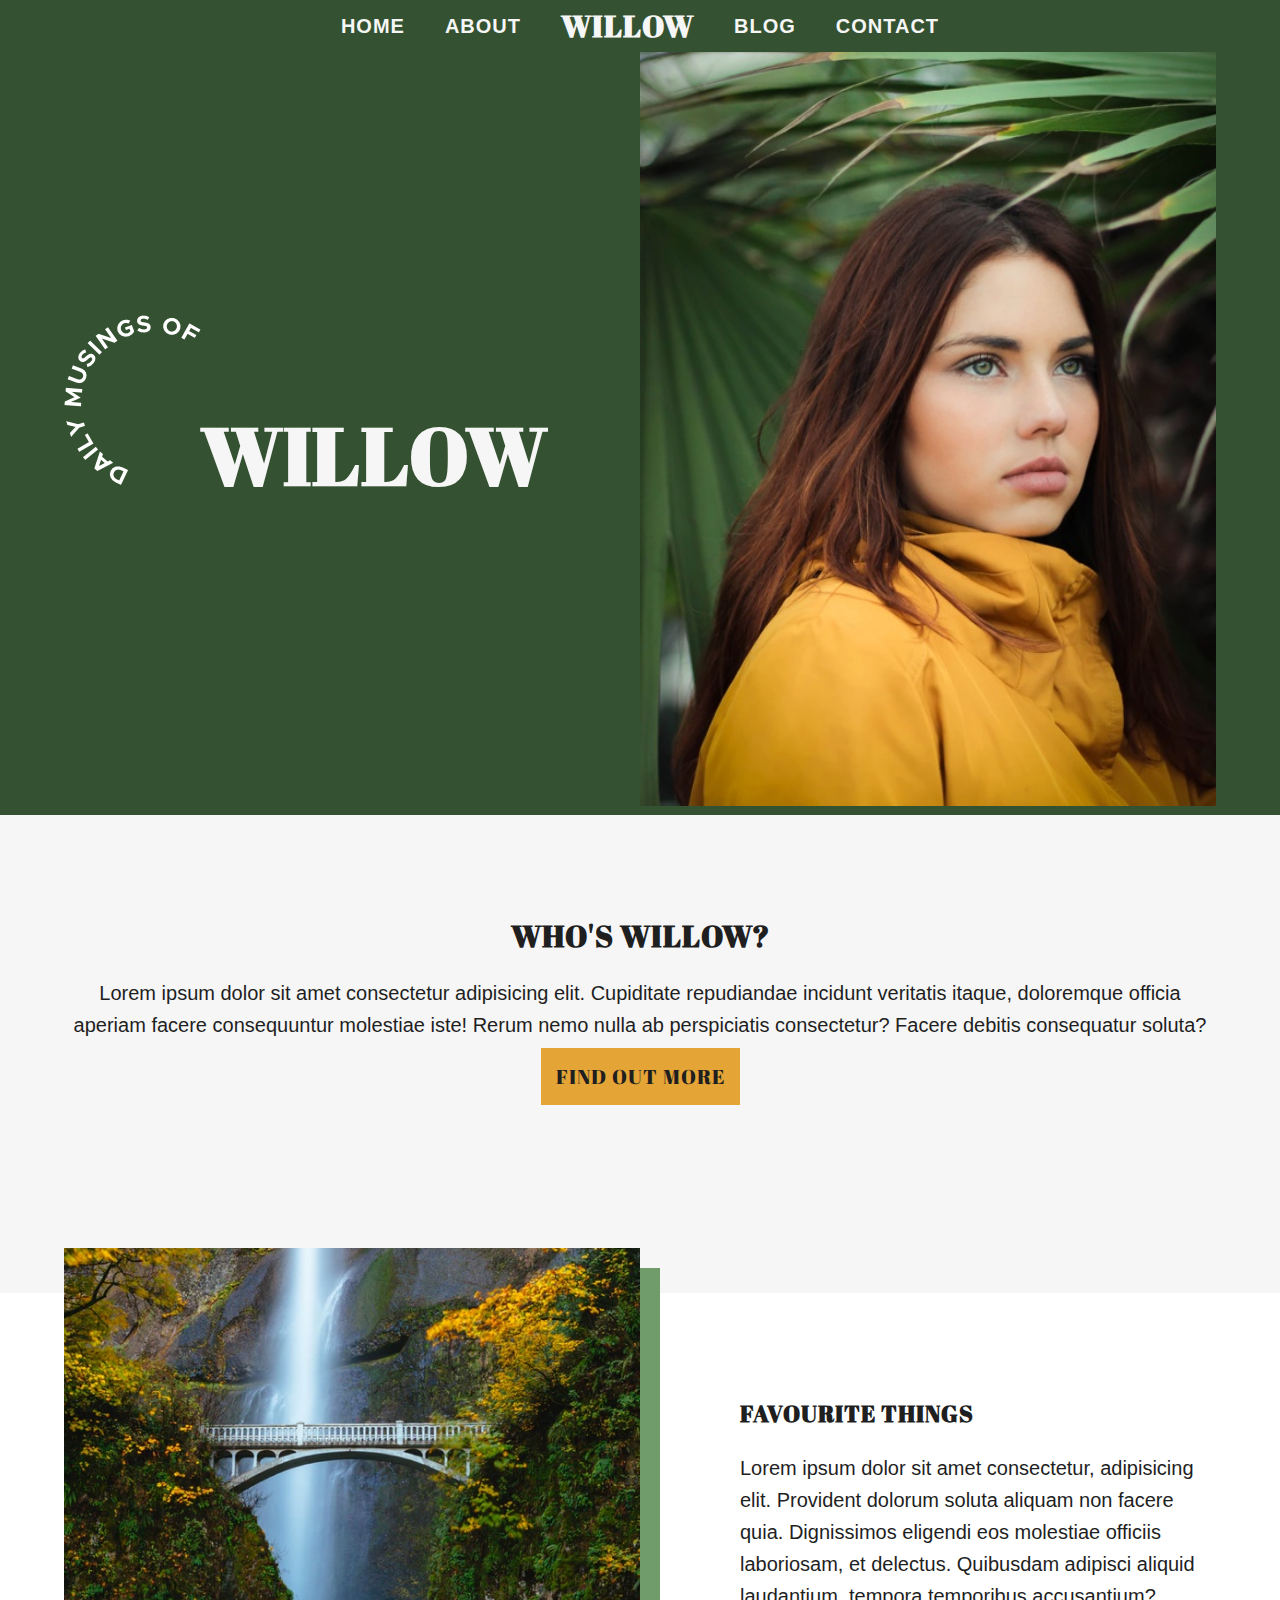
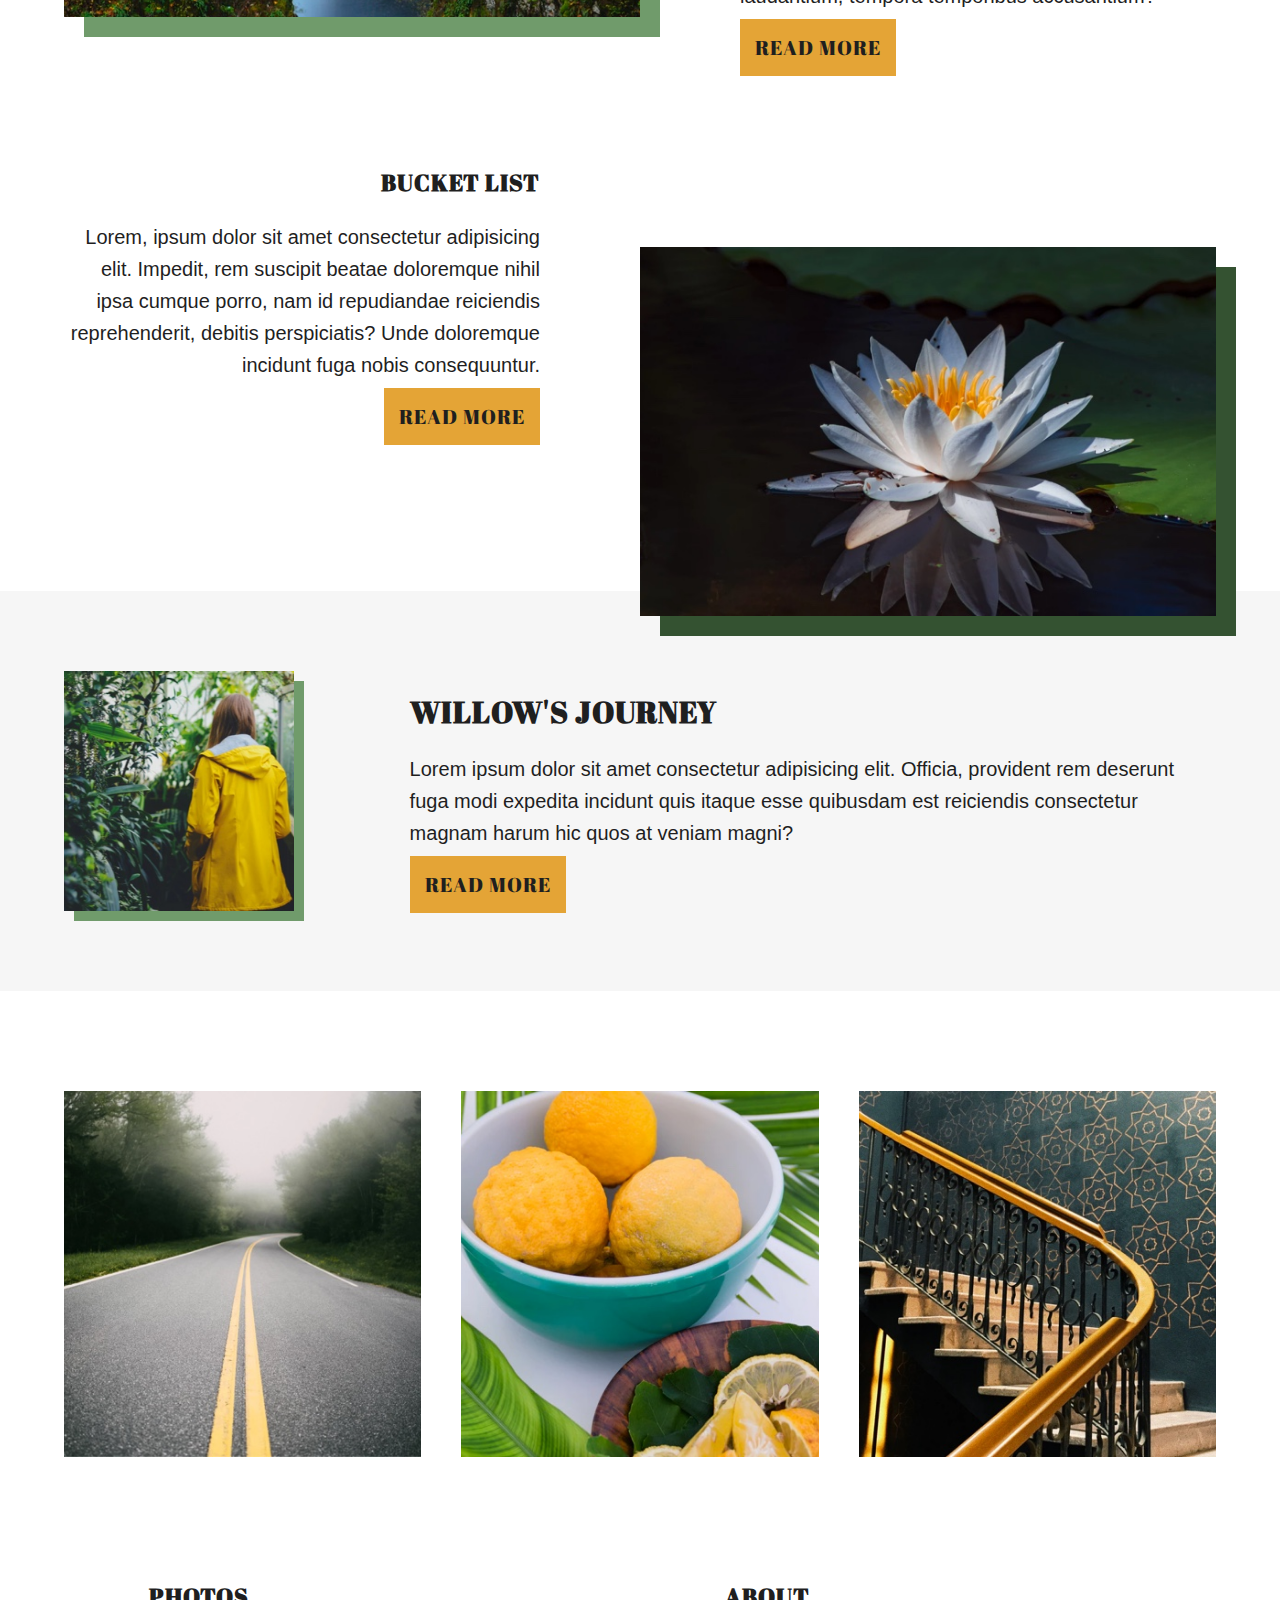
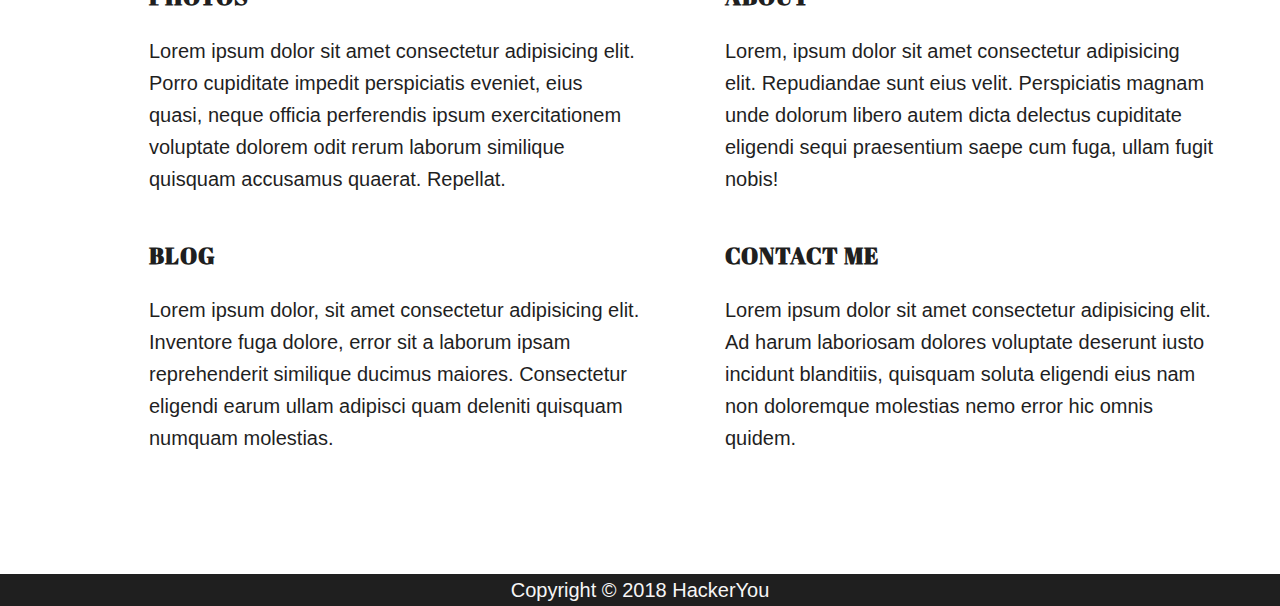
==== index.html @ 7e91057b "added and connected nav between pages" ====
<!DOCTYPE html>
<html lang="en">
<head>
	<meta charset="UTF-8">
	<meta http-equiv="X-UA-Compatible" content="IE=edge">
	<meta name="viewport" content="width=device-width, initial-scale=1.0">
	<link rel="preconnect" href="https://fonts.googleapis.com">
	<link rel="preconnect" href="https://fonts.gstatic.com" crossorigin>
	<link href="https://fonts.googleapis.com/css2?family=Abril+Fatface&family=Montserrat:wght@400;700&display=swap"
		rel="stylesheet">
	<link rel="stylesheet" href="./styles/styles.css">
	<title>Willow</title>
</head>
<body>
	<nav class="menu">
		<ul>
			<li><a href="#">home</a></li>
			<li><a href="#about">about</a></li>
			<li>
				<h2>willow</h2>
			</li>
			<li><a href="./blog.html">blog</a></li>
			<li><a href="./contact.html">contact</a></li>
		</ul>
	</nav>
	<header>
		<div class="wrapper">
			<h1>willow</h1>
			<div>
				<img src="./assets/home-image-1.jpg" alt="willow in a yellow outdoors jacket in the wild">
			</div>
		</div>
	</header>
	<main>
		<section class="about" id="about">
			<div class="wrapper">
				<h2>who's willow?</h2>
				<p>Lorem ipsum dolor sit amet consectetur adipisicing elit. Cupiditate repudiandae incidunt veritatis itaque, doloremque officia aperiam facere consequuntur molestiae iste! Rerum nemo nulla ab perspiciatis consectetur? Facere debitis consequatur soluta?</p>
				<a href="#" class="button">find out more</a>
			</div>
		</section>
		<section class="bucket-list">
			<div class="wrapper">
				<div class="bucket-list-box1">
					<img src="./assets/home-image-2.jpg" alt="bridge connecting two cliffs with waterfall behind the bridge">
				</div>
				<div class="bucket-list-box2">
					<h3>favourite things</h3>
					<p>Lorem ipsum dolor sit amet consectetur, adipisicing elit. Provident dolorum soluta aliquam non facere quia. Dignissimos eligendi eos molestiae officiis laboriosam, et delectus. Quibusdam adipisci aliquid laudantium, tempora temporibus accusantium?</p>
					<a href="#" class="button">read more</a>
				</div>
				<div class="bucket-list-box3">
					<img src="./assets/home-image-3.jpg" alt="white flower floating on still water">
				</div>
				<div class="bucket-list-box4">
					<h3>bucket list</h3>
					<p>Lorem, ipsum dolor sit amet consectetur adipisicing elit. Impedit, rem suscipit beatae doloremque nihil ipsa cumque porro, nam id repudiandae reiciendis reprehenderit, debitis perspiciatis? Unde doloremque incidunt fuga nobis consequuntur.</p>
					<a href="#" class="button">read more</a>
				</div>
			</div>
		</section>
		<section class="journey">
			<div class="wrapper">
				<div class="journey-box1">
					<img src="./assets/home-image-4.jpg" alt="Willow walking through garden">
				</div>
				<div class="journey-box2">
					<h2>Willow's Journey</h2>
					<p>Lorem ipsum dolor sit amet consectetur adipisicing elit. Officia, provident rem deserunt fuga modi expedita incidunt quis itaque esse quibusdam est reiciendis consectetur magnam harum hic quos at veniam magni?</p>
					<a href="#" class="button">read more</a>
				</div>
			</div>
		</section>
		<div class="banner"></div>
		<section class="gallery">
			<div class="wrapper">
				<ul>
					<li><img src="./assets/home-image-6.jpg" alt="single lane rural road"></li>
					<li><img src="./assets/home-image-7.jpg" alt="bowl of 3 orange fruit and plate with sliced lemons"></li>
					<li><img src="./assets/home-image-8.jpg" alt="extravagant staircase"></li>
				</ul>
			</div>
		</section>
	</main>
	<footer>
		<div class="wrapper">
			<div>
				<h3>photos</h3>
				<p>Lorem ipsum dolor sit amet consectetur adipisicing elit. Porro cupiditate impedit perspiciatis eveniet, eius quasi, neque officia perferendis ipsum exercitationem voluptate dolorem odit rerum laborum similique quisquam accusamus quaerat. Repellat.</p>
			</div>
			<div>
				<h3>about</h3>
				<p>Lorem, ipsum dolor sit amet consectetur adipisicing elit. Repudiandae sunt eius velit. Perspiciatis magnam unde dolorum libero autem dicta delectus cupiditate eligendi sequi praesentium saepe cum fuga, ullam fugit nobis!</p>
			</div>
			<div>
				<h3>blog</h3>
				<p>Lorem ipsum dolor, sit amet consectetur adipisicing elit. Inventore fuga dolore, error sit a laborum ipsam reprehenderit similique ducimus maiores. Consectetur eligendi earum ullam adipisci quam deleniti quisquam numquam molestias.</p>
			</div>
			<div>
				<h3>contact me</h3>
				<p>Lorem ipsum dolor sit amet consectetur adipisicing elit. Ad harum laboriosam dolores voluptate deserunt iusto incidunt blanditiis, quisquam soluta eligendi eius nam non doloremque molestias nemo error hic omnis quidem.</p>
			</div>
		</div>
		<p class="copyright">Copyright © 2018 HackerYou</p>
	</footer>
</body>
</html>
---- styles/styles.css ----
html {
  line-height: 1.15;
  -ms-text-size-adjust: 100%;
  -webkit-text-size-adjust: 100%;
}

body {
  margin: 0;
}

article, aside, footer, header, nav, section {
  display: block;
}

h1 {
  font-size: 2em;
  margin: 0.67em 0;
}

figcaption, figure, main {
  display: block;
}

figure {
  margin: 1em 40px;
}

hr {
  -webkit-box-sizing: content-box;
          box-sizing: content-box;
  height: 0;
  overflow: visible;
}

pre {
  font-family: monospace, monospace;
  font-size: 1em;
}

a {
  background-color: transparent;
  -webkit-text-decoration-skip: objects;
}

abbr[title] {
  border-bottom: none;
  text-decoration: underline;
  -webkit-text-decoration: underline dotted;
          text-decoration: underline dotted;
}

b, strong {
  font-weight: inherit;
}

b, strong {
  font-weight: bolder;
}

code, kbd, samp {
  font-family: monospace, monospace;
  font-size: 1em;
}

dfn {
  font-style: italic;
}

mark {
  background-color: #ff0;
  color: #000;
}

small {
  font-size: 80%;
}

sub, sup {
  font-size: 75%;
  line-height: 0;
  position: relative;
  vertical-align: baseline;
}

sub {
  bottom: -0.25em;
}

sup {
  top: -0.5em;
}

audio, video {
  display: inline-block;
}

audio:not([controls]) {
  display: none;
  height: 0;
}

img {
  border-style: none;
}

svg:not(:root) {
  overflow: hidden;
}

button, input, optgroup, select, textarea {
  font-family: sans-serif;
  font-size: 100%;
  line-height: 1.15;
  margin: 0;
}

button, input {
  overflow: visible;
}

button, select {
  text-transform: none;
}

button, html [type=button], [type=reset], [type=submit] {
  -webkit-appearance: button;
}

button::-moz-focus-inner, [type=button]::-moz-focus-inner, [type=reset]::-moz-focus-inner, [type=submit]::-moz-focus-inner {
  border-style: none;
  padding: 0;
}

button:-moz-focusring, [type=button]:-moz-focusring, [type=reset]:-moz-focusring, [type=submit]:-moz-focusring {
  outline: 1px dotted ButtonText;
}

fieldset {
  padding: 0.35em 0.75em 0.625em;
}

legend {
  -webkit-box-sizing: border-box;
          box-sizing: border-box;
  color: inherit;
  display: table;
  max-width: 100%;
  padding: 0;
  white-space: normal;
}

progress {
  display: inline-block;
  vertical-align: baseline;
}

textarea {
  overflow: auto;
}

[type=checkbox], [type=radio] {
  -webkit-box-sizing: border-box;
          box-sizing: border-box;
  padding: 0;
}

[type=number]::-webkit-inner-spin-button, [type=number]::-webkit-outer-spin-button {
  height: auto;
}

[type=search] {
  -webkit-appearance: textfield;
  outline-offset: -2px;
}

[type=search]::-webkit-search-cancel-button, [type=search]::-webkit-search-decoration {
  -webkit-appearance: none;
}

::-webkit-file-upload-button {
  -webkit-appearance: button;
  font: inherit;
}

details, menu {
  display: block;
}

summary {
  display: list-item;
}

canvas {
  display: inline-block;
}

template {
  display: none;
}

[hidden] {
  display: none;
}

html {
  -webkit-box-sizing: border-box;
          box-sizing: border-box;
}

*, *:before, *:after {
  -webkit-box-sizing: inherit;
          box-sizing: inherit;
}

.sr-only {
  position: absolute;
  width: 1px;
  height: 1px;
  margin: -1px;
  border: 0;
  padding: 0;
  white-space: nowrap;
  -webkit-clip-path: inset(100%);
          clip-path: inset(100%);
  clip: rect(0 0 0 0);
  overflow: hidden;
}

html {
  font-family: "Monstserrat", sans-serif;
  font-size: 20px;
  text-align: left;
  line-height: 32px;
  letter-spacing: 1px;
  text-transform: uppercase;
  color: #1f1f1f;
}

p {
  letter-spacing: 0px;
  text-transform: none;
}

h1 {
  font-family: "Abril Fatface", cursive;
  font-size: 80px;
  text-align: left;
  line-height: 92px;
  color: #f6f6f6;
}

h2 {
  font-family: "Abril Fatface", cursive;
  font-size: left;
  text-align: 42px;
}

h3 {
  font-family: "Abril Fatface", cursive;
  font-size: left;
  text-align: 32px;
}

h4 {
  font-family: "Abril Fatface", cursive;
  font-size: left;
  text-align: 24px;
}

a {
  text-decoration: none;
  color: inherit;
}

.menu {
  color: #f6f6f6;
}
.menu a {
  font-family: "Monstserrat", sans-serif;
  font-size: 20px;
  text-align: right;
  line-height: 29px;
  font-weight: 700;
}
.menu a:hover {
  color: #e4a436;
}

.button {
  font-family: "Abril Fatface", cursive;
  font-size: 20px;
  text-align: center;
}

ul {
  list-style: none;
}

img {
  width: 100%;
  height: 100%;
  -o-object-fit: cover;
     object-fit: cover;
}

.wrapper {
  margin: 0 auto;
  width: 90%;
  max-width: 1200px;
}

.button {
  background-color: #e4a436;
  padding: 15px;
}

nav {
  background-color: #345231;
  width: 100%;
  position: fixed;
  top: 0;
}
nav ul {
  display: -webkit-box;
  display: -ms-flexbox;
  display: flex;
  -webkit-box-pack: center;
      -ms-flex-pack: center;
          justify-content: center;
  -webkit-box-align: center;
      -ms-flex-align: center;
          align-items: center;
  padding: 10px 0;
  margin: 0;
}
nav ul li {
  padding: 0 20px;
}
nav ul h2 {
  margin: 0;
}

header {
  background-color: #345231;
}
header .wrapper {
  display: -webkit-box;
  display: -ms-flexbox;
  display: flex;
  -webkit-box-align: center;
      -ms-flex-align: center;
          align-items: center;
}
header .wrapper h1,
header .wrapper div {
  -ms-flex-preferred-size: 50%;
      flex-basis: 50%;
}
header .wrapper h1::before {
  content: url(./../../../assets/circle-text.png);
  position: relative;
  right: 0;
}

section {
  padding: 80px 0;
}

.about {
  background-color: #f6f6f6;
  text-align: center;
  padding-bottom: 200px;
}

.bucket-list .wrapper {
  display: -webkit-box;
  display: -ms-flexbox;
  display: flex;
  -ms-flex-wrap: wrap;
      flex-wrap: wrap;
  -webkit-box-pack: justify;
      -ms-flex-pack: justify;
          justify-content: space-between;
}
.bucket-list .wrapper div {
  -ms-flex-preferred-size: 50%;
      flex-basis: 50%;
}
.bucket-list .wrapper .bucket-list-box1 img {
  position: relative;
  top: -125px;
  -webkit-box-shadow: 20px 20px #709b6b;
          box-shadow: 20px 20px #709b6b;
}
.bucket-list .wrapper .bucket-list-box2 {
  padding-left: 100px;
}
.bucket-list .wrapper .bucket-list-box3 {
  -webkit-box-ordinal-group: 2;
      -ms-flex-order: 1;
          order: 1;
}
.bucket-list .wrapper .bucket-list-box3 img {
  position: relative;
  top: 105px;
  -webkit-box-shadow: 20px 20px #345231;
          box-shadow: 20px 20px #345231;
}
.bucket-list .wrapper .bucket-list-box4 {
  text-align: right;
  padding-right: 100px;
}

.journey {
  background-color: #f6f6f6;
}
.journey .wrapper {
  display: -webkit-box;
  display: -ms-flexbox;
  display: flex;
  -webkit-box-pack: justify;
      -ms-flex-pack: justify;
          justify-content: space-between;
}
.journey .wrapper .journey-box1 {
  -ms-flex-preferred-size: 20%;
      flex-basis: 20%;
}
.journey .wrapper .journey-box2 {
  -ms-flex-preferred-size: 70%;
      flex-basis: 70%;
}
.journey .wrapper img {
  -webkit-box-shadow: 10px 10px #709b6b;
          box-shadow: 10px 10px #709b6b;
}

.banner {
  background-image: url(./../../../assets/home-image-5.jpg);
  width: 100%;
}

.gallery ul {
  display: -webkit-box;
  display: -ms-flexbox;
  display: flex;
  -webkit-box-pack: justify;
      -ms-flex-pack: justify;
          justify-content: space-between;
  padding: 0;
}
.gallery ul li {
  -ms-flex-preferred-size: 31%;
      flex-basis: 31%;
}

footer .wrapper {
  display: -webkit-box;
  display: -ms-flexbox;
  display: flex;
  -ms-flex-wrap: wrap;
      flex-wrap: wrap;
}
footer .wrapper div {
  -ms-flex-preferred-size: 50%;
      flex-basis: 50%;
  padding-left: 85px;
}
footer .copyright {
  background-color: #1f1f1f;
  color: #f6f6f6;
  text-align: center;
  margin: 100px 0 0 0;
}
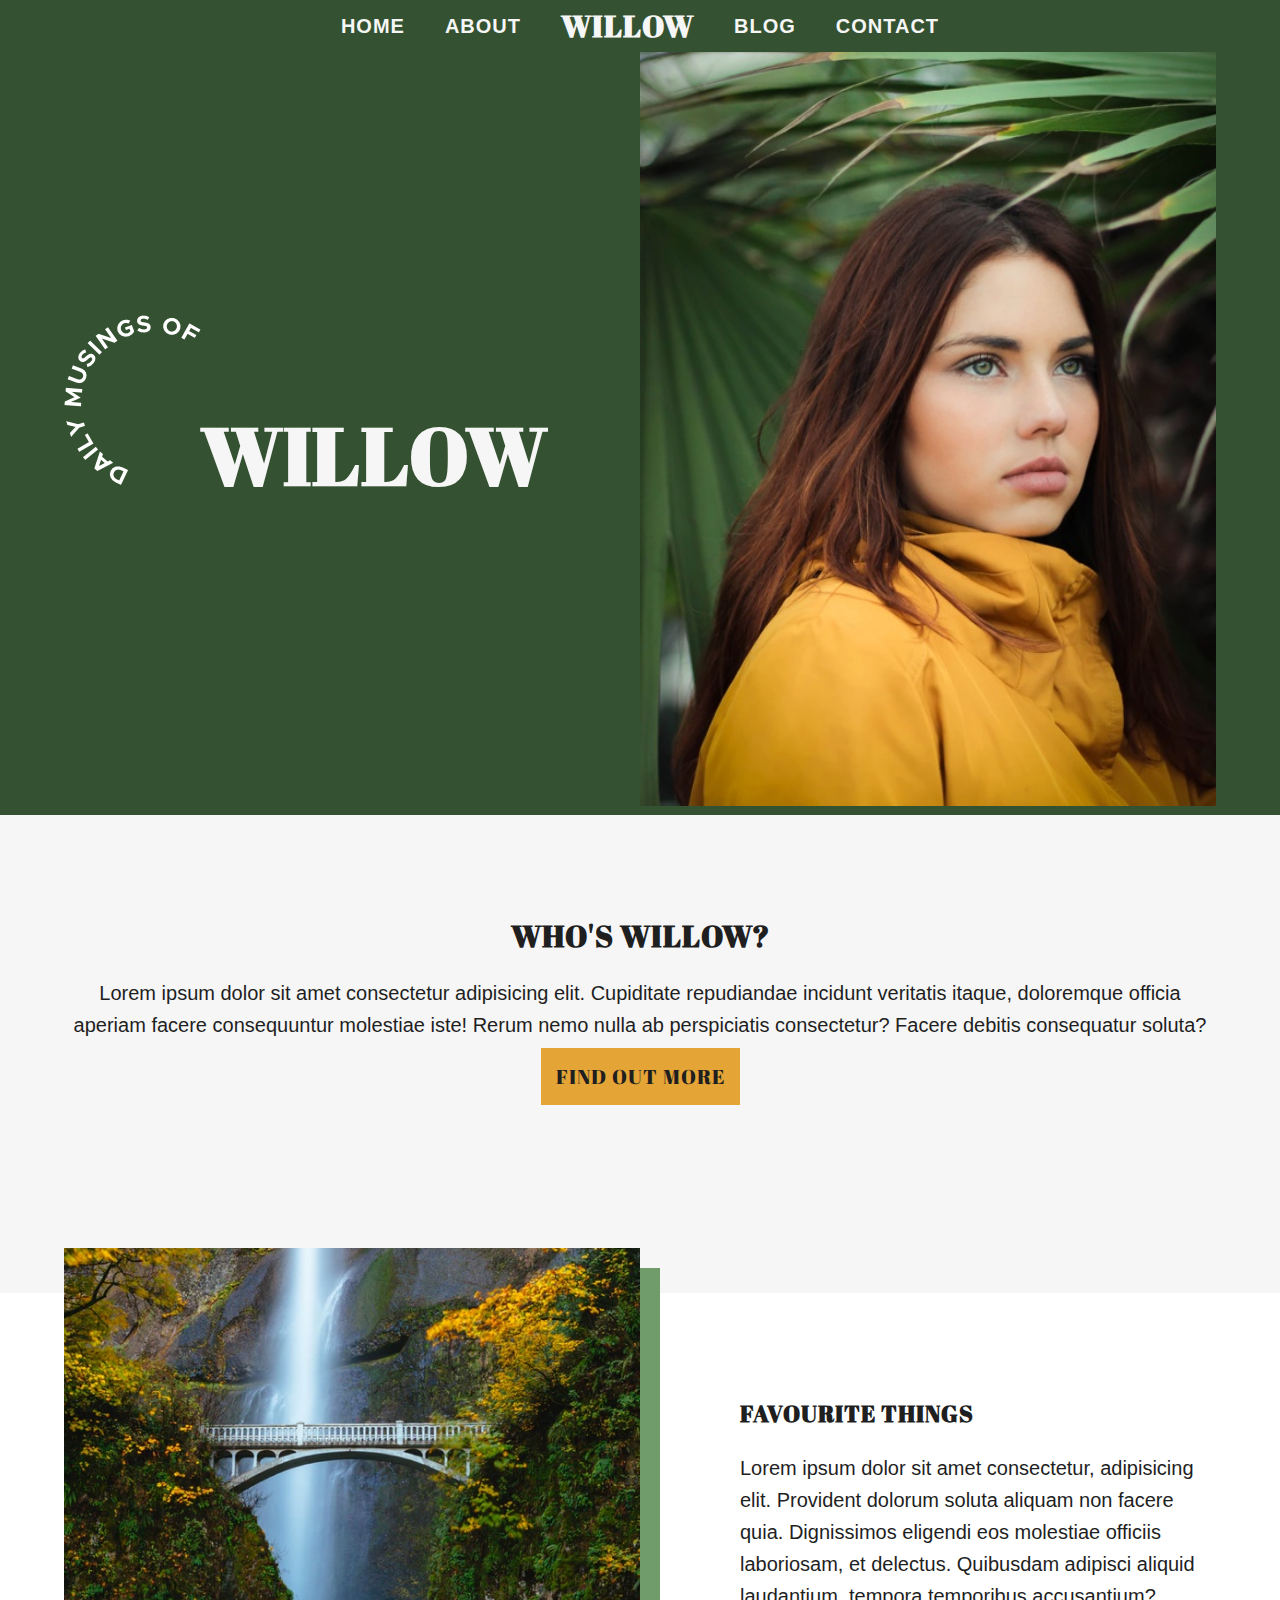
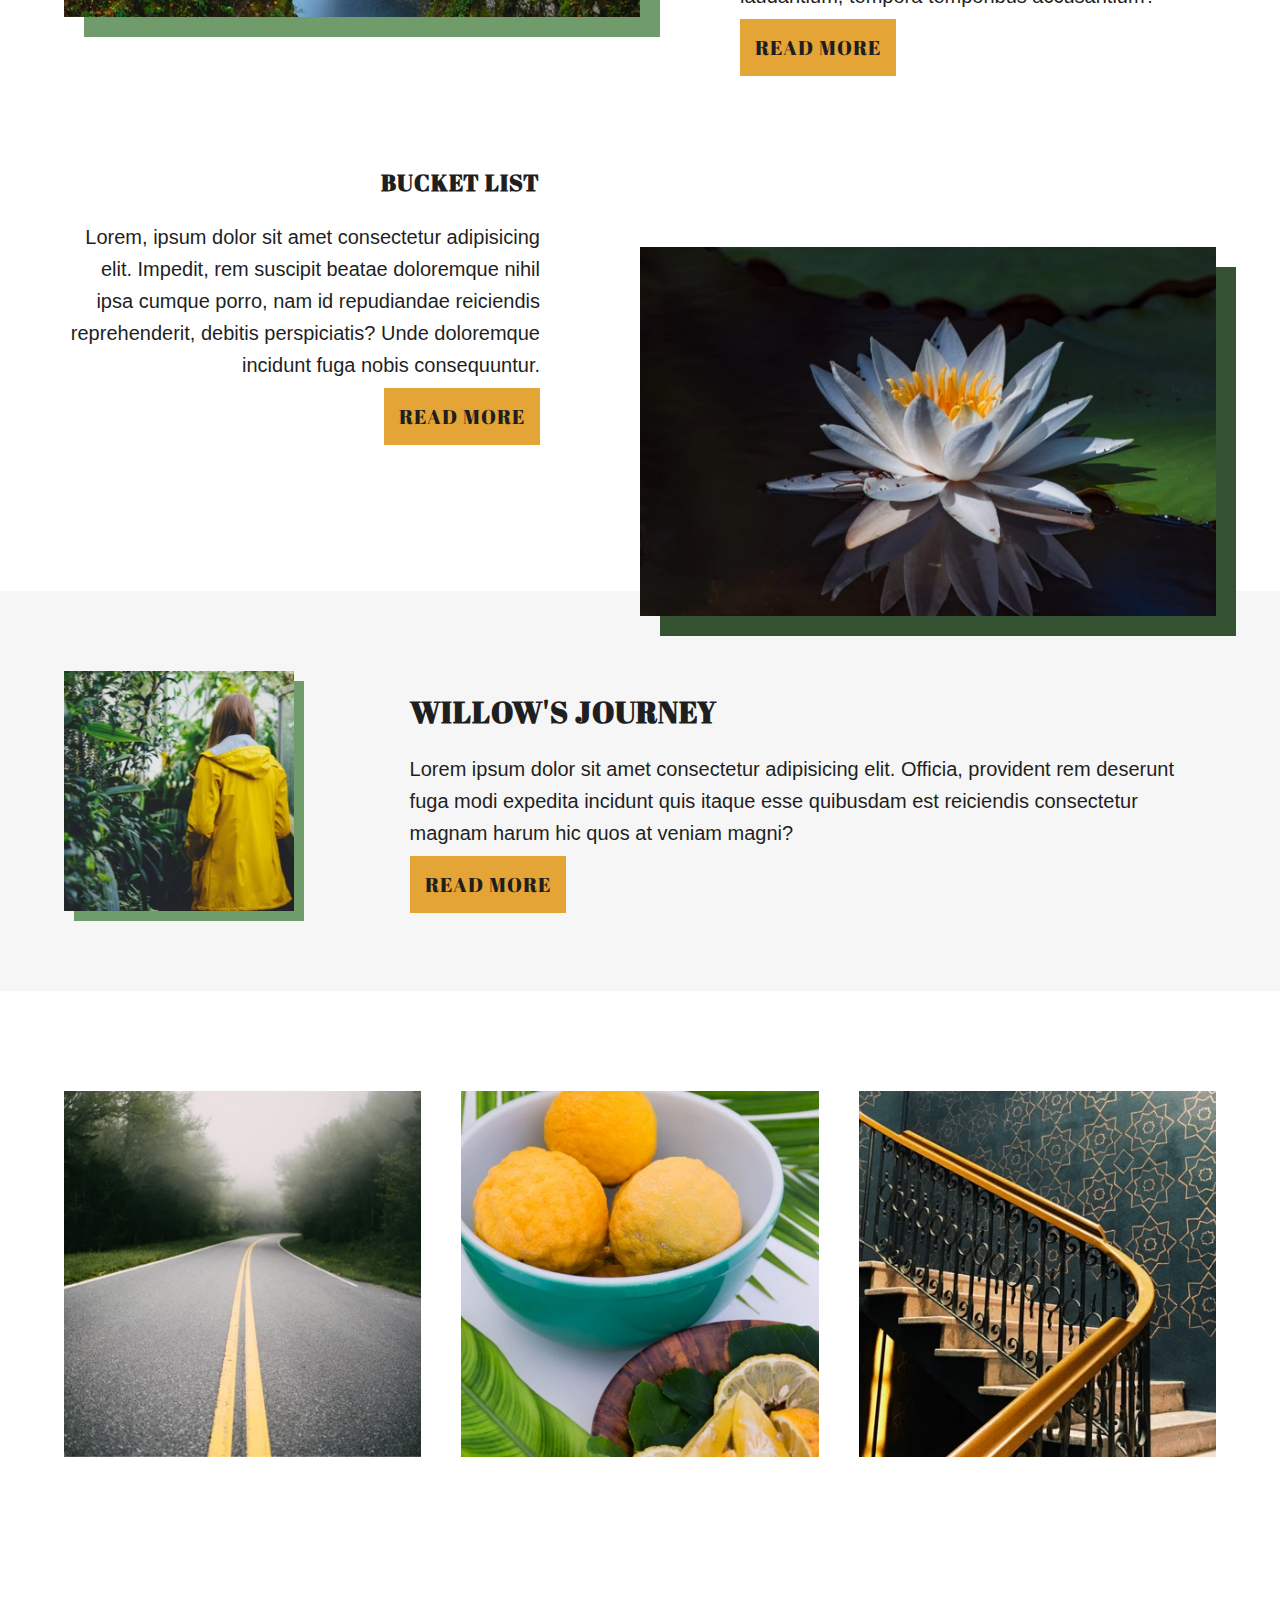
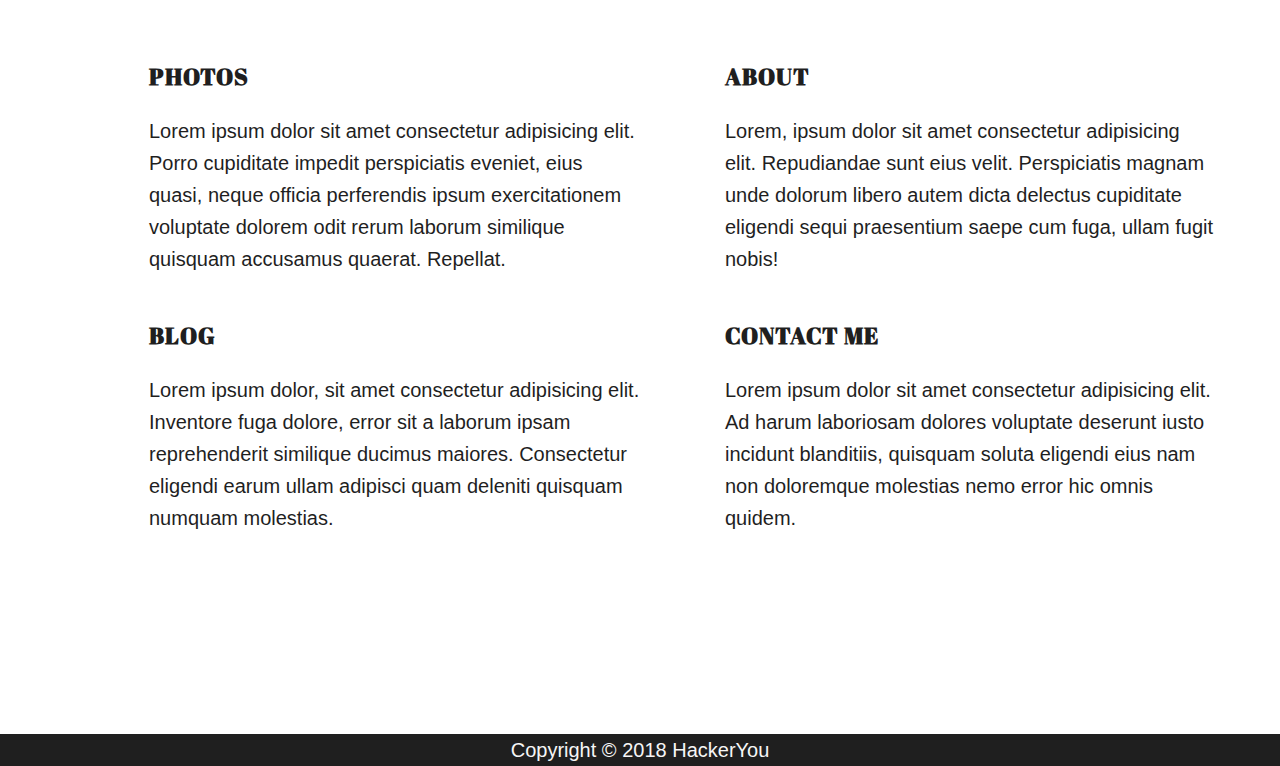
==== commit 9f7262e4: "added semantic elements to the blog page" ====
--- a/index.html
+++ b/index.html
@@ -81,26 +81,36 @@
 				</ul>
 			</div>
 		</section>
+		<section class="navigation">
+			<div class="wrapper">
+				<div>
+					<h3>photos</h3>
+					<p>Lorem ipsum dolor sit amet consectetur adipisicing elit. Porro cupiditate impedit perspiciatis eveniet, eius
+						quasi, neque officia perferendis ipsum exercitationem voluptate dolorem odit rerum laborum similique
+						quisquam accusamus quaerat. Repellat.</p>
+				</div>
+				<div>
+					<h3>about</h3>
+					<p>Lorem, ipsum dolor sit amet consectetur adipisicing elit. Repudiandae sunt eius velit. Perspiciatis magnam
+						unde dolorum libero autem dicta delectus cupiditate eligendi sequi praesentium saepe cum fuga, ullam fugit
+						nobis!</p>
+				</div>
+				<div>
+					<h3>blog</h3>
+					<p>Lorem ipsum dolor, sit amet consectetur adipisicing elit. Inventore fuga dolore, error sit a laborum ipsam
+						reprehenderit similique ducimus maiores. Consectetur eligendi earum ullam adipisci quam deleniti quisquam
+						numquam molestias.</p>
+				</div>
+				<div>
+					<h3>contact me</h3>
+					<p>Lorem ipsum dolor sit amet consectetur adipisicing elit. Ad harum laboriosam dolores voluptate deserunt iusto
+						incidunt blanditiis, quisquam soluta eligendi eius nam non doloremque molestias nemo error hic omnis quidem.
+					</p>
+				</div>
+			</div>
+		</section>
 	</main>
 	<footer>
-		<div class="wrapper">
-			<div>
-				<h3>photos</h3>
-				<p>Lorem ipsum dolor sit amet consectetur adipisicing elit. Porro cupiditate impedit perspiciatis eveniet, eius quasi, neque officia perferendis ipsum exercitationem voluptate dolorem odit rerum laborum similique quisquam accusamus quaerat. Repellat.</p>
-			</div>
-			<div>
-				<h3>about</h3>
-				<p>Lorem, ipsum dolor sit amet consectetur adipisicing elit. Repudiandae sunt eius velit. Perspiciatis magnam unde dolorum libero autem dicta delectus cupiditate eligendi sequi praesentium saepe cum fuga, ullam fugit nobis!</p>
-			</div>
-			<div>
-				<h3>blog</h3>
-				<p>Lorem ipsum dolor, sit amet consectetur adipisicing elit. Inventore fuga dolore, error sit a laborum ipsam reprehenderit similique ducimus maiores. Consectetur eligendi earum ullam adipisci quam deleniti quisquam numquam molestias.</p>
-			</div>
-			<div>
-				<h3>contact me</h3>
-				<p>Lorem ipsum dolor sit amet consectetur adipisicing elit. Ad harum laboriosam dolores voluptate deserunt iusto incidunt blanditiis, quisquam soluta eligendi eius nam non doloremque molestias nemo error hic omnis quidem.</p>
-			</div>
-		</div>
 		<p class="copyright">Copyright © 2018 HackerYou</p>
 	</footer>
 </body>
--- a/styles/styles.css
+++ b/styles/styles.css
@@ -454,19 +454,20 @@
       flex-basis: 31%;
 }
 
-footer .wrapper {
+.navigation .wrapper {
   display: -webkit-box;
   display: -ms-flexbox;
   display: flex;
   -ms-flex-wrap: wrap;
       flex-wrap: wrap;
 }
-footer .wrapper div {
+.navigation .wrapper div {
   -ms-flex-preferred-size: 50%;
       flex-basis: 50%;
   padding-left: 85px;
 }
-footer .copyright {
+
+.copyright {
   background-color: #1f1f1f;
   color: #f6f6f6;
   text-align: center;
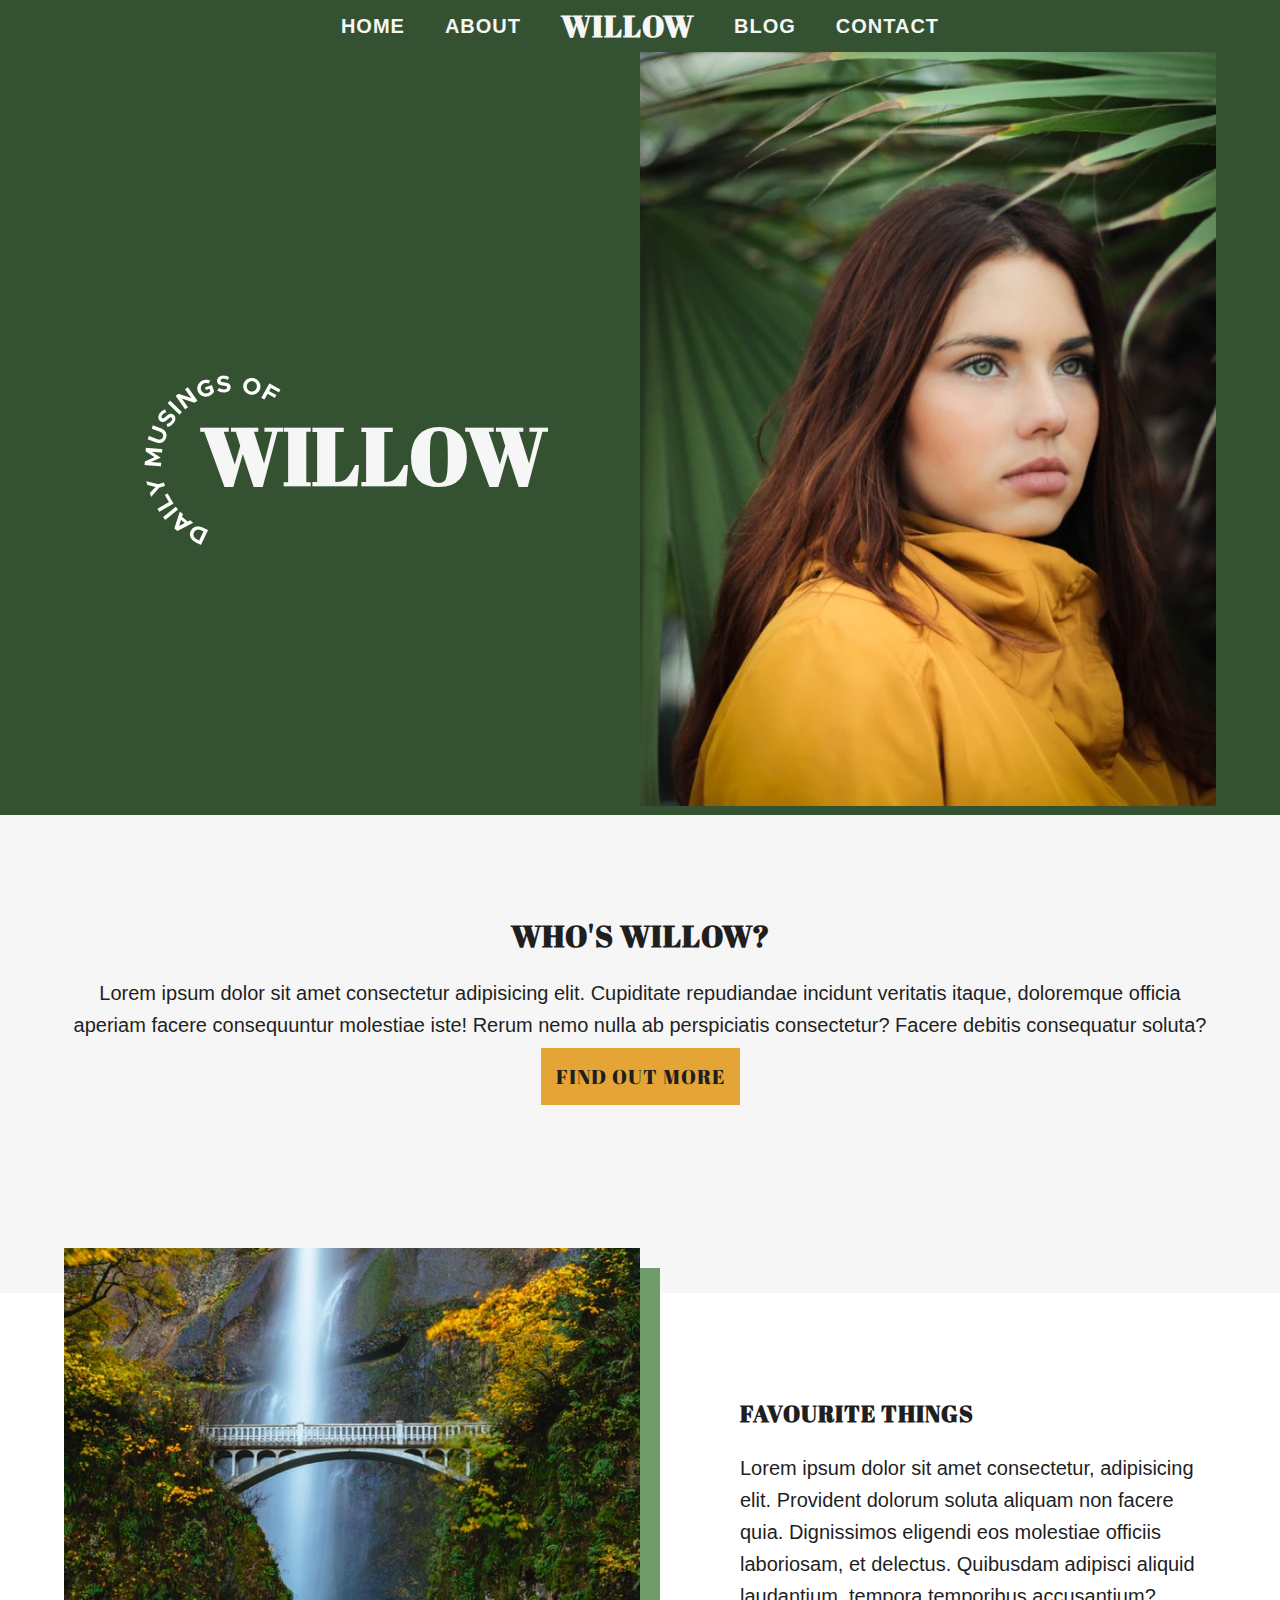
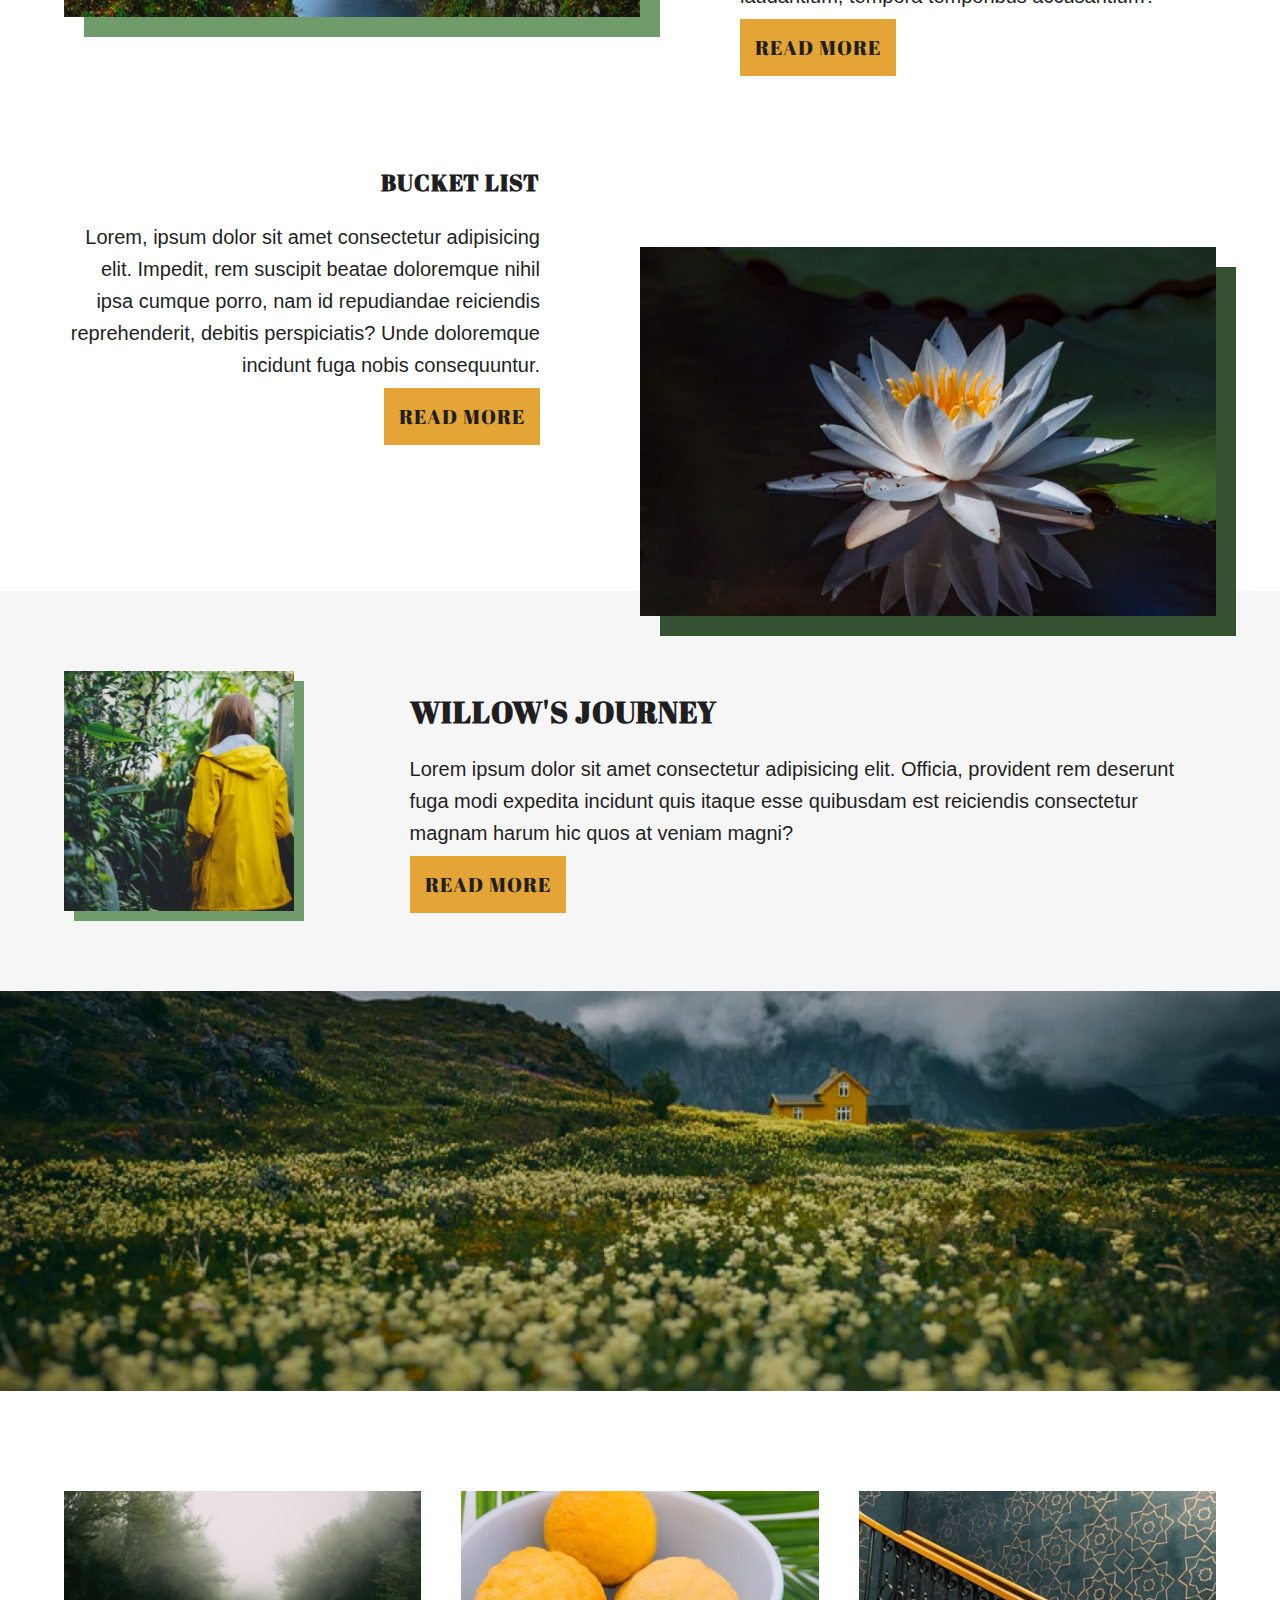
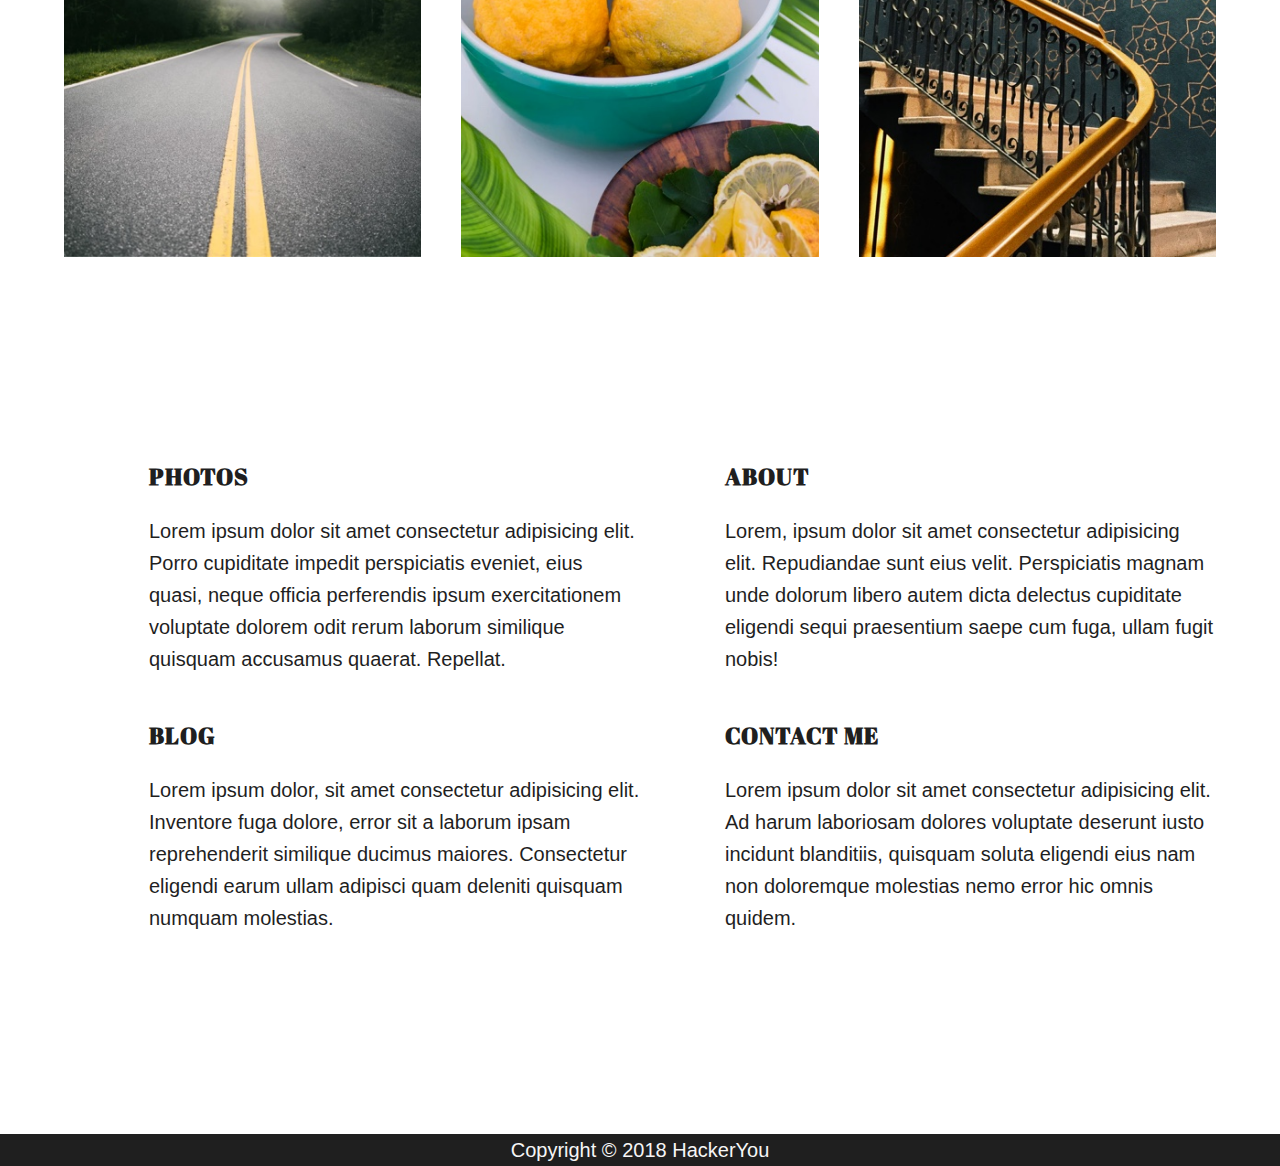
==== commit 7b2b1c00: "styled blog header" ====
--- a/index.html
+++ b/index.html
@@ -23,7 +23,7 @@
 			<li><a href="./contact.html">contact</a></li>
 		</ul>
 	</nav>
-	<header>
+	<header class="index-header">
 		<div class="wrapper">
 			<h1>willow</h1>
 			<div>
--- a/styles/styles.css
+++ b/styles/styles.css
@@ -292,6 +292,16 @@
   text-align: center;
 }
 
+.blog-link {
+  font-family: "Monstserrat", sans-serif;
+  font-size: 20px;
+  text-align: left;
+  line-height: 32px;
+  color: #709b6b;
+  text-transform: none;
+  font-weight: bold;
+}
+
 ul {
   list-style: none;
 }
@@ -340,10 +350,10 @@
   margin: 0;
 }
 
-header {
+.index-header {
   background-color: #345231;
 }
-header .wrapper {
+.index-header .wrapper {
   display: -webkit-box;
   display: -ms-flexbox;
   display: flex;
@@ -351,15 +361,16 @@
       -ms-flex-align: center;
           align-items: center;
 }
-header .wrapper h1,
-header .wrapper div {
+.index-header .wrapper h1,
+.index-header .wrapper div {
   -ms-flex-preferred-size: 50%;
       flex-basis: 50%;
 }
-header .wrapper h1::before {
-  content: url(./../../../assets/circle-text.png);
+.index-header .wrapper h1::before {
+  content: url(./../assets/circle-text.png);
   position: relative;
-  right: 0;
+  left: 80px;
+  top: 60px;
 }
 
 section {
@@ -436,8 +447,10 @@
 }
 
 .banner {
-  background-image: url(./../../../assets/home-image-5.jpg);
+  background-image: url(./../assets/home-image-5.jpg);
   width: 100%;
+  height: 400px;
+  background-size: cover;
 }
 
 .gallery ul {
@@ -472,4 +485,61 @@
   color: #f6f6f6;
   text-align: center;
   margin: 100px 0 0 0;
+}
+
+.blog-header {
+  background-image: url(./../assets/blog-image-1.jpg);
+  height: 65vh;
+}
+.blog-header .wrapper {
+  display: -webkit-box;
+  display: -ms-flexbox;
+  display: flex;
+  -webkit-box-align: end;
+      -ms-flex-align: end;
+          align-items: flex-end;
+  height: 100%;
+}
+.blog-header h1 {
+  margin: 0;
+  position: relative;
+  top: 16px;
+}
+
+.blog-sections {
+  background-color: #f6f6f6;
+  padding: 110px 0;
+}
+.blog-sections .wrapper {
+  display: -webkit-box;
+  display: -ms-flexbox;
+  display: flex;
+  -ms-flex-wrap: wrap;
+      flex-wrap: wrap;
+  -webkit-box-pack: justify;
+      -ms-flex-pack: justify;
+          justify-content: space-between;
+}
+.blog-sections .wrapper section {
+  padding: 25px;
+  background-color: #fff;
+  margin-bottom: 20px;
+}
+.blog-sections .wrapper .left-box {
+  width: 30%;
+}
+.blog-sections .wrapper .right-box {
+  width: 67%;
+}
+.blog-sections .wrapper .right-box section {
+  border-bottom: #709b6b 4px solid;
+}
+.blog-sections .wrapper .right-box div {
+  margin-bottom: 20px;
+}
+.blog-sections .wrapper ul {
+  list-style: disc;
+}
+.blog-sections .wrapper ul p {
+  margin: 0;
 }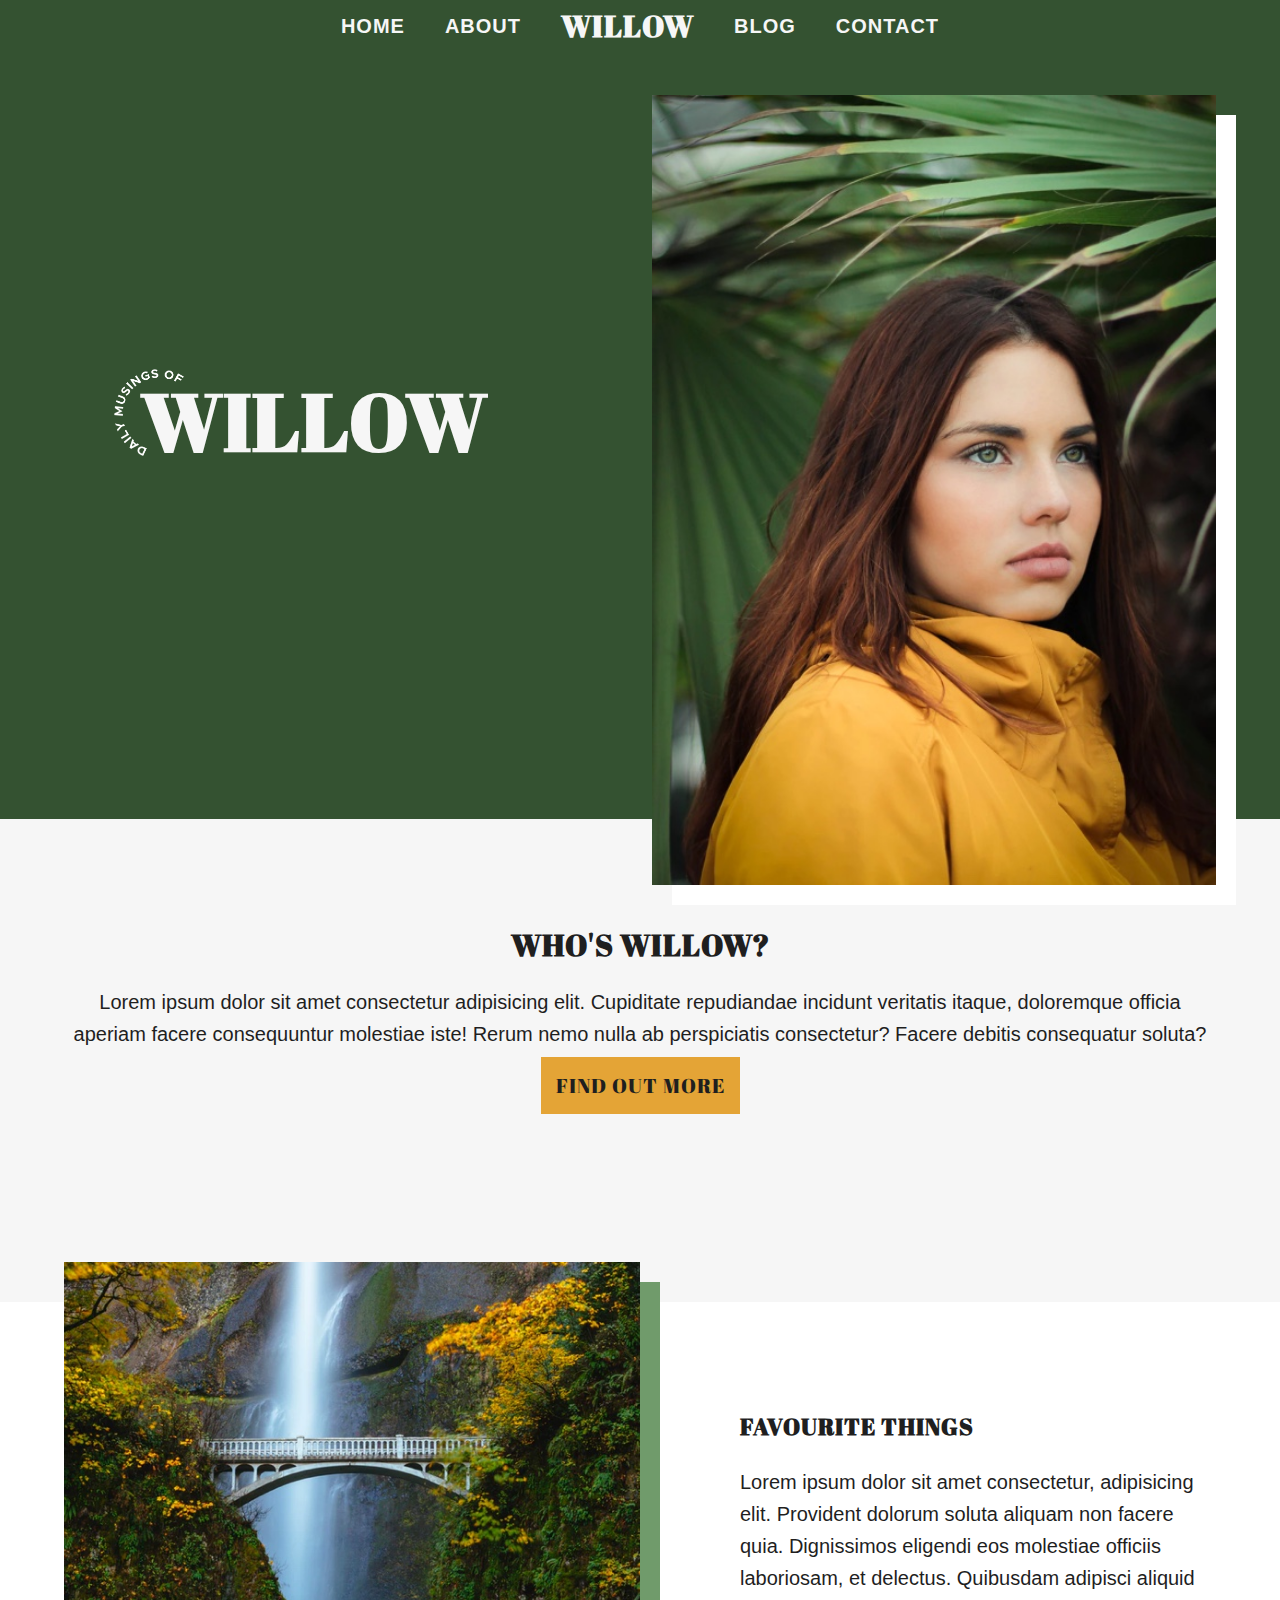
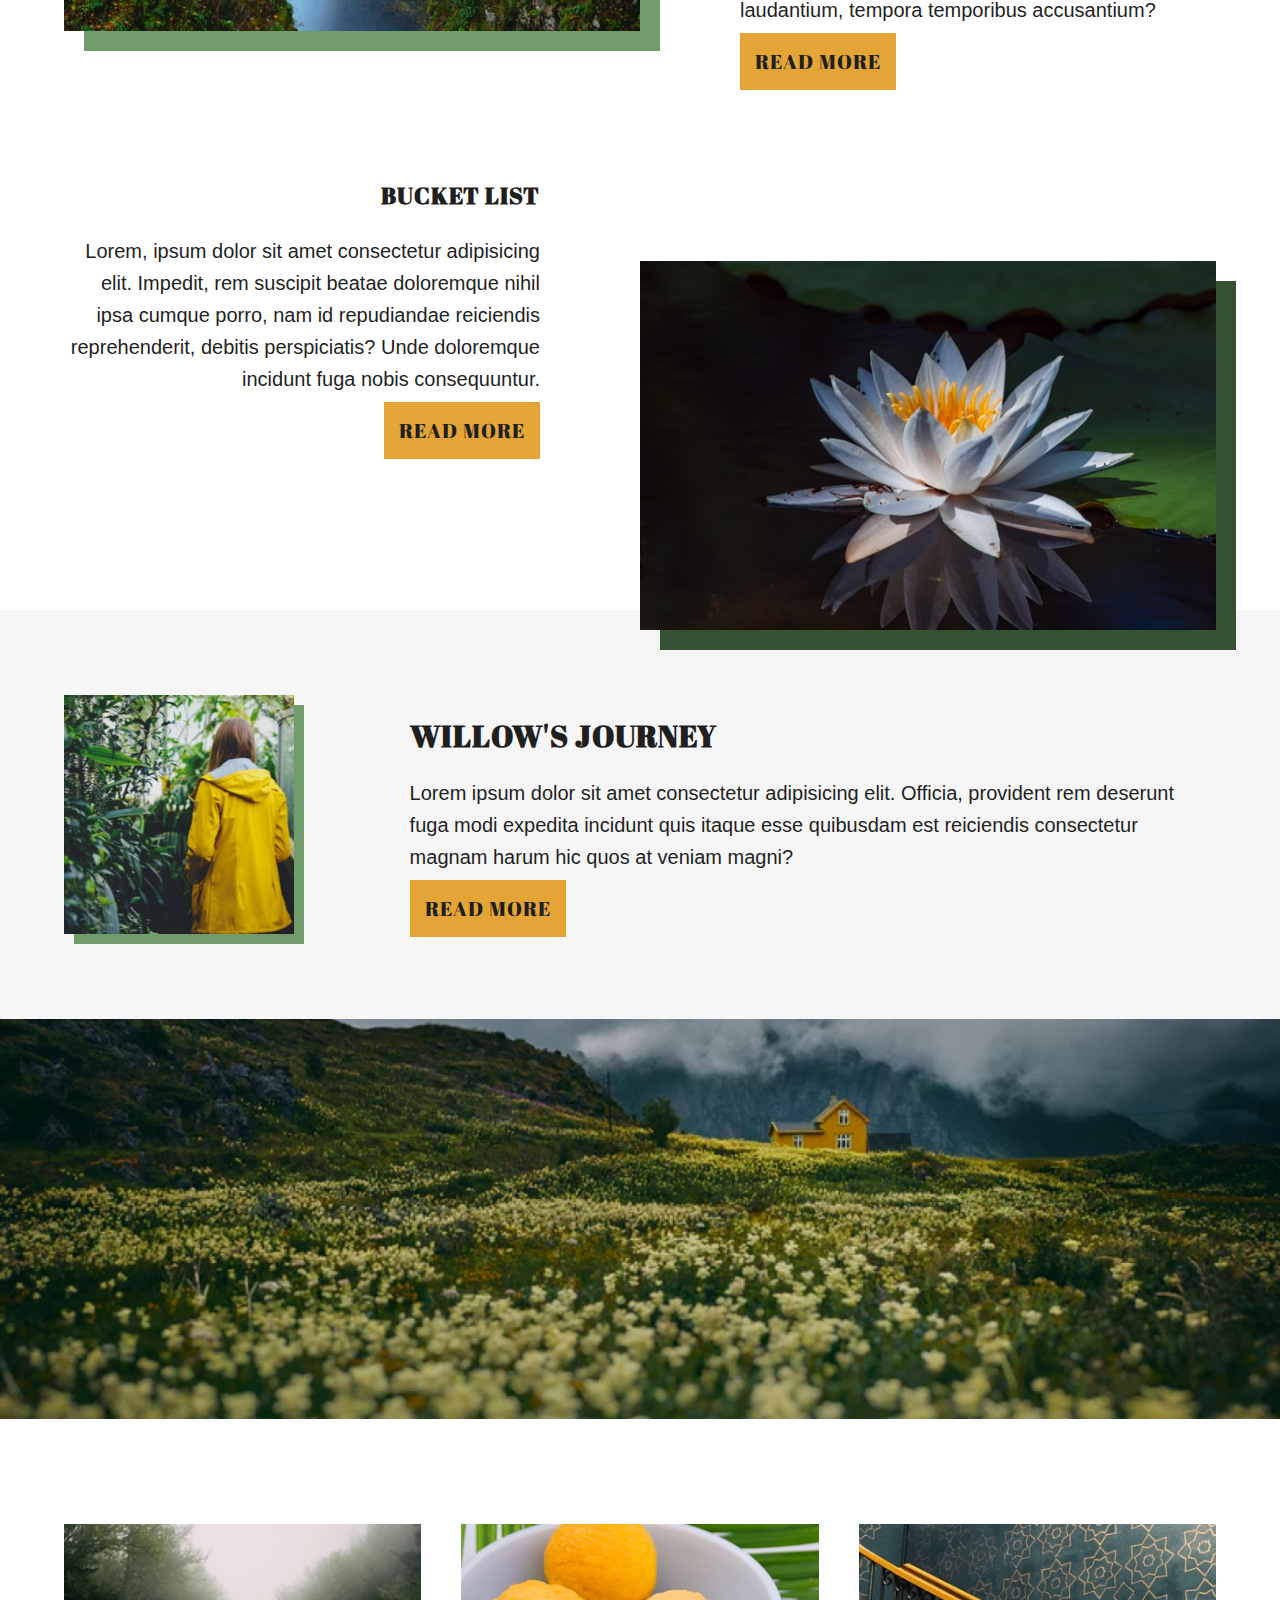
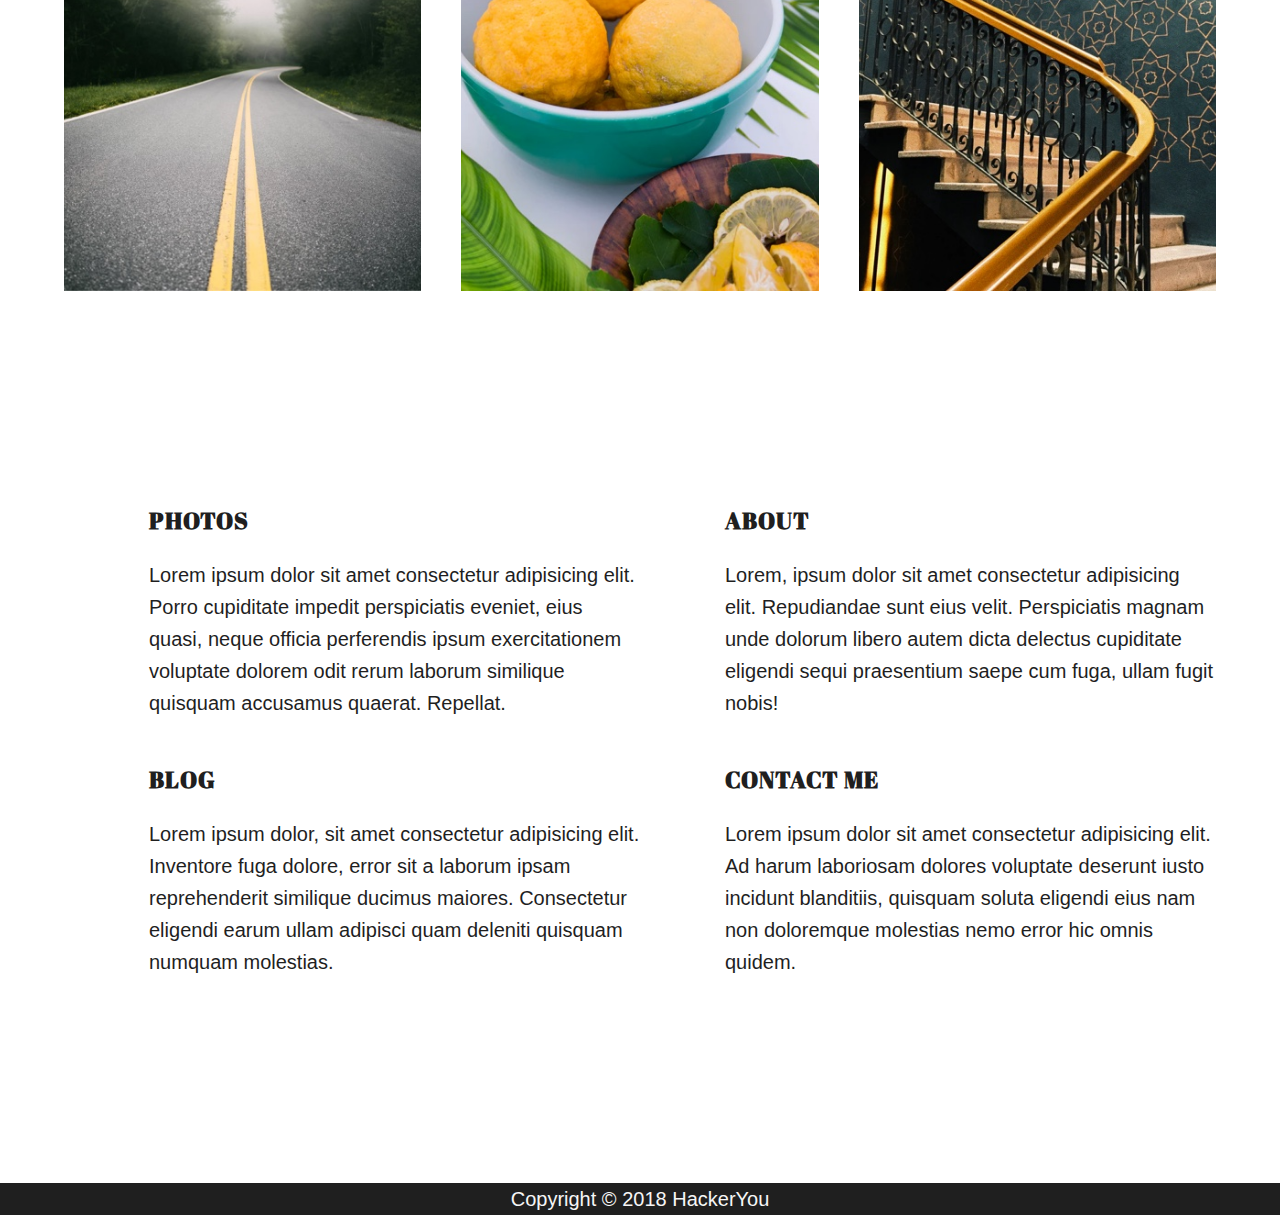
==== commit 71faa068: "styled index header" ====
--- a/index.html
+++ b/index.html
@@ -25,8 +25,11 @@
 	</nav>
 	<header class="index-header">
 		<div class="wrapper">
-			<h1>willow</h1>
 			<div>
+				<img src="./assets/circle-text.png" class="circle-text" alt="decorative text stating Daily Musings of">
+				<h1>willow</h1>
+			</div>
+			<div class="portrait">
 				<img src="./assets/home-image-1.jpg" alt="willow in a yellow outdoors jacket in the wild">
 			</div>
 		</div>
--- a/styles/styles.css
+++ b/styles/styles.css
@@ -352,6 +352,7 @@
 
 .index-header {
   background-color: #345231;
+  padding-top: 20px;
 }
 .index-header .wrapper {
   display: -webkit-box;
@@ -360,21 +361,33 @@
   -webkit-box-align: center;
       -ms-flex-align: center;
           align-items: center;
-}
-.index-header .wrapper h1,
+  -webkit-box-pack: justify;
+      -ms-flex-pack: justify;
+          justify-content: space-between;
+}
 .index-header .wrapper div {
-  -ms-flex-preferred-size: 50%;
-      flex-basis: 50%;
-}
-.index-header .wrapper h1::before {
-  content: url(./../assets/circle-text.png);
+  -ms-flex-preferred-size: 49%;
+      flex-basis: 49%;
+  position: flex;
+}
+.index-header .wrapper h1 {
+  display: inline-block;
+}
+.index-header .wrapper .circle-text {
+  width: 70px;
   position: relative;
-  left: 80px;
-  top: 60px;
+  top: 5px;
+  left: 50px;
+}
+.index-header .wrapper .portrait img {
+  position: relative;
+  top: 75px;
+  -webkit-box-shadow: 20px 20px #fff;
+          box-shadow: 20px 20px #fff;
 }
 
 section {
-  padding: 80px 0;
+  padding: 85px 0;
 }
 
 .about {
@@ -520,26 +533,84 @@
       -ms-flex-pack: justify;
           justify-content: space-between;
 }
-.blog-sections .wrapper section {
+.blog-sections .wrapper section,
+.blog-sections .wrapper .blog-comment {
+  padding: 30px;
+}
+.blog-sections .wrapper .left-box {
+  width: 30%;
+}
+.blog-sections .wrapper .left-box section {
+  background-color: #fff;
+}
+.blog-sections .wrapper .right-box {
+  width: 67%;
+}
+.blog-sections .wrapper .comments {
+  padding: 0;
+}
+.blog-sections .wrapper .blog-post,
+.blog-sections .wrapper .blog-comment2 {
+  border-bottom: #709b6b 4px solid;
+}
+.blog-sections .wrapper .blog-comment,
+.blog-sections .wrapper .blog-post {
+  margin-bottom: 20px;
+  background-color: #fff;
+}
+.blog-sections .wrapper .blog-comment {
+  display: -webkit-box;
+  display: -ms-flexbox;
+  display: flex;
+}
+.blog-sections .wrapper ul {
+  list-style: disc;
+}
+.blog-sections .wrapper ul p {
+  margin: 0;
+}
+
+.contact-header {
+  background-image: url(./../assets/contact-image-1.jpg);
+  height: 65vh;
+}
+.contact-header .wrapper {
+  display: -webkit-box;
+  display: -ms-flexbox;
+  display: flex;
+  -webkit-box-align: end;
+      -ms-flex-align: end;
+          align-items: flex-end;
+  height: 100%;
+}
+.contact-header h1 {
+  margin: 0;
+  position: relative;
+  top: 16px;
+}
+
+.contact-sections {
+  background-color: #f6f6f6;
+  padding: 110px 0;
+}
+.contact-sections .wrapper {
+  display: -webkit-box;
+  display: -ms-flexbox;
+  display: flex;
+  -ms-flex-wrap: wrap;
+      flex-wrap: wrap;
+  -webkit-box-pack: justify;
+      -ms-flex-pack: justify;
+          justify-content: space-between;
+}
+.contact-sections .wrapper section {
   padding: 25px;
   background-color: #fff;
   margin-bottom: 20px;
 }
-.blog-sections .wrapper .left-box {
+.contact-sections .wrapper .left-box {
   width: 30%;
 }
-.blog-sections .wrapper .right-box {
+.contact-sections .wrapper .right-box {
   width: 67%;
-}
-.blog-sections .wrapper .right-box section {
-  border-bottom: #709b6b 4px solid;
-}
-.blog-sections .wrapper .right-box div {
-  margin-bottom: 20px;
-}
-.blog-sections .wrapper ul {
-  list-style: disc;
-}
-.blog-sections .wrapper ul p {
-  margin: 0;
 }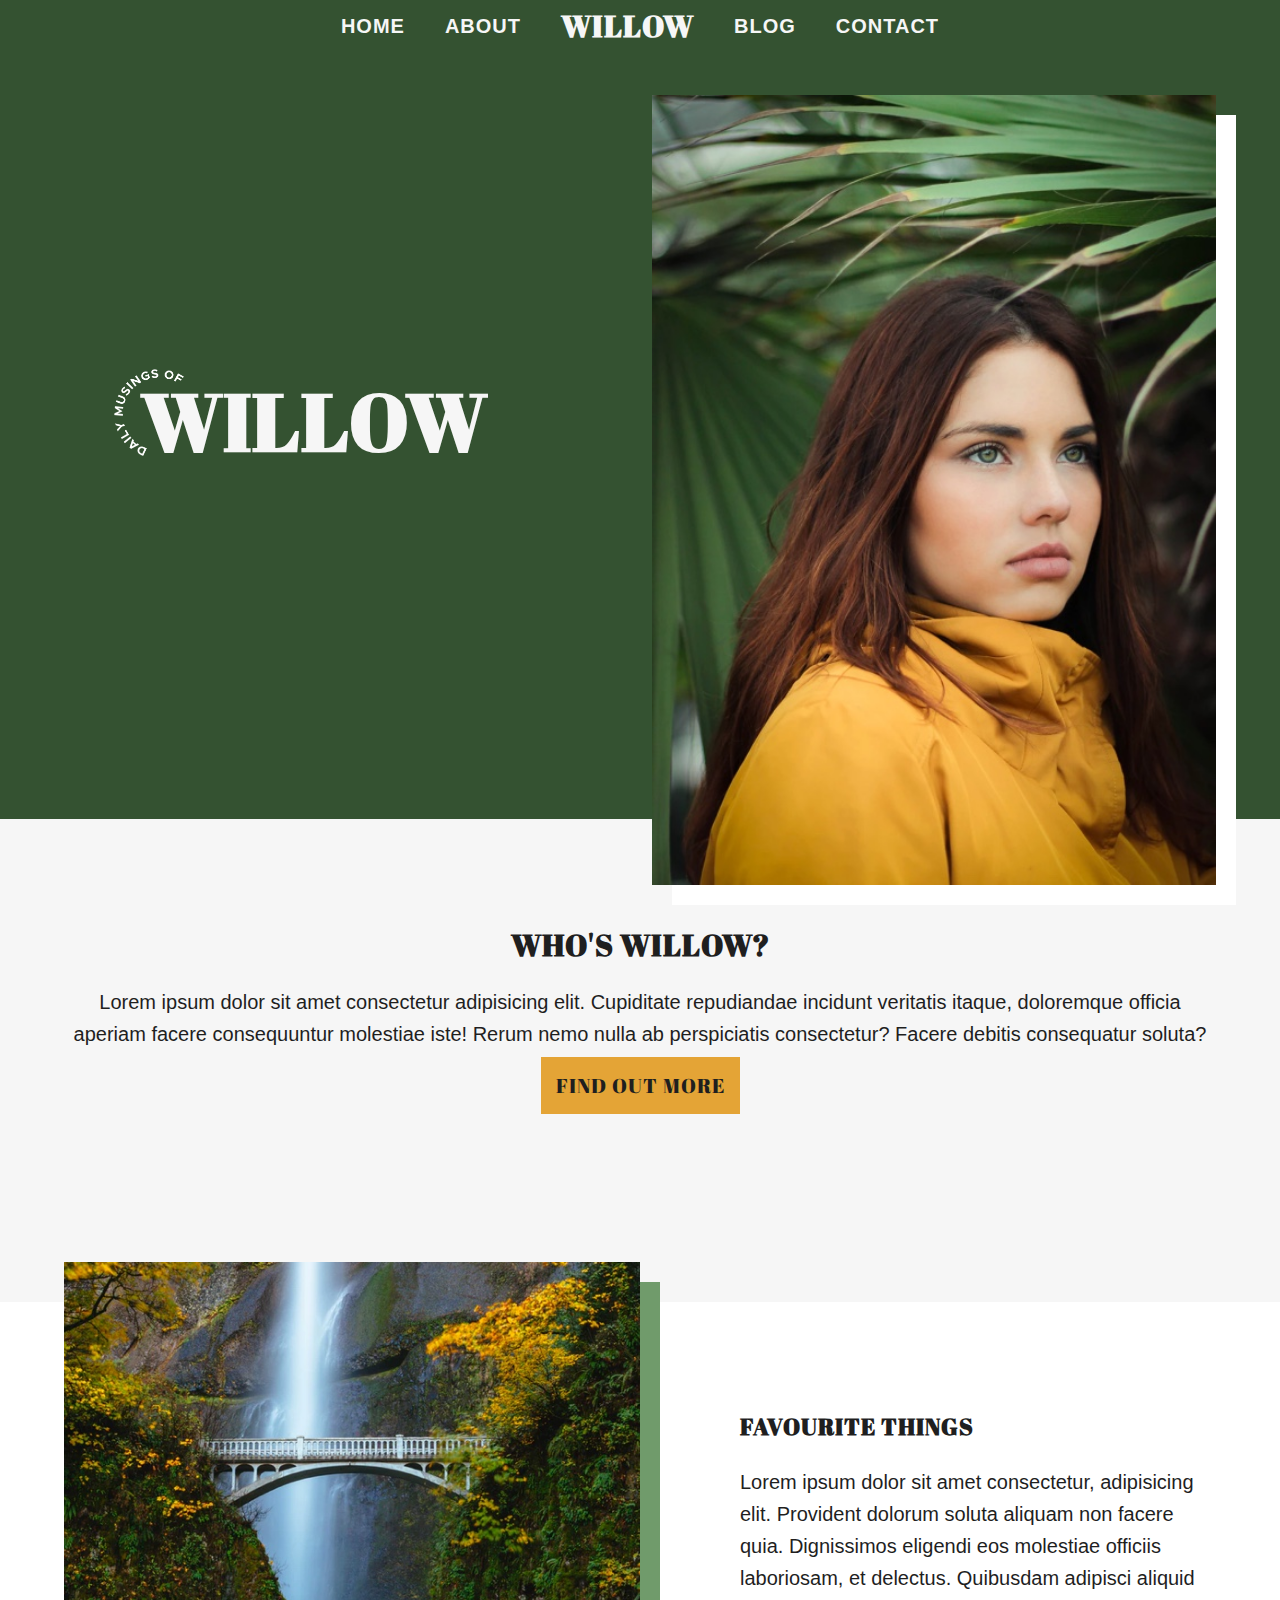
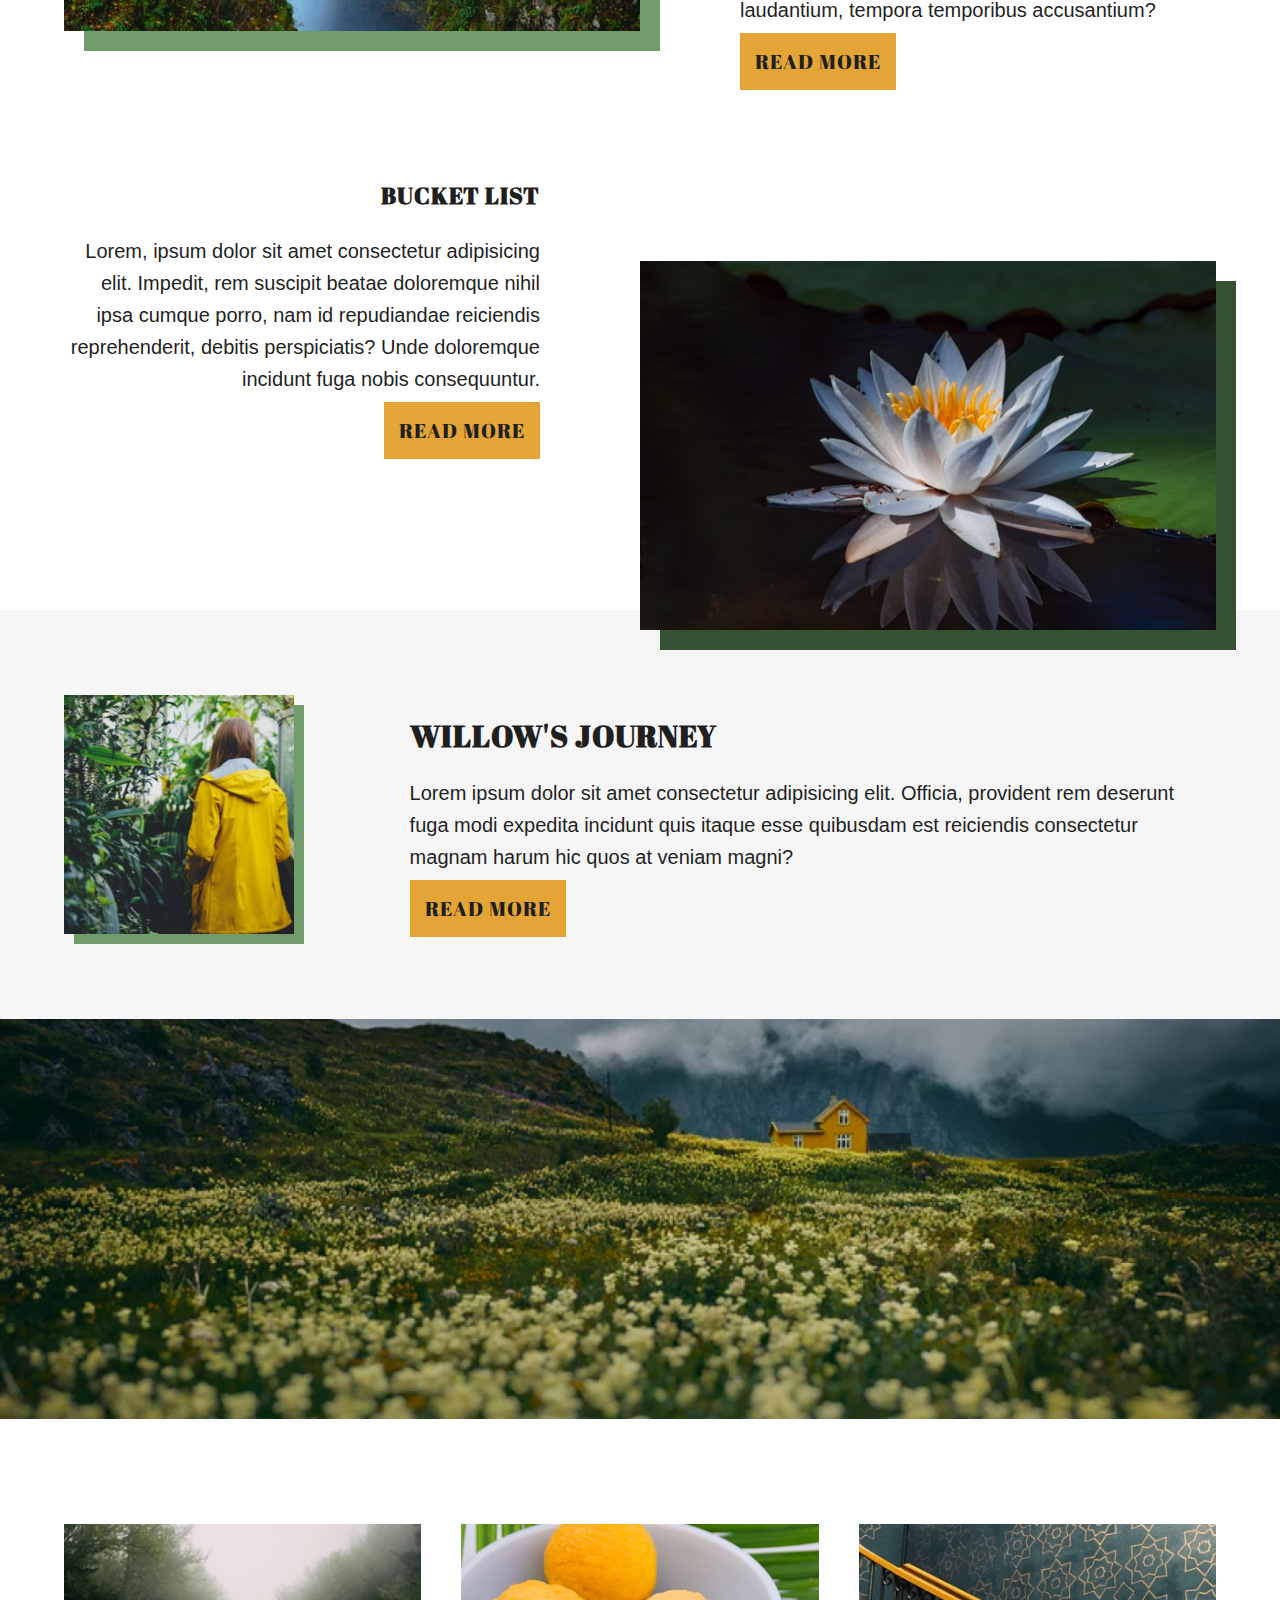
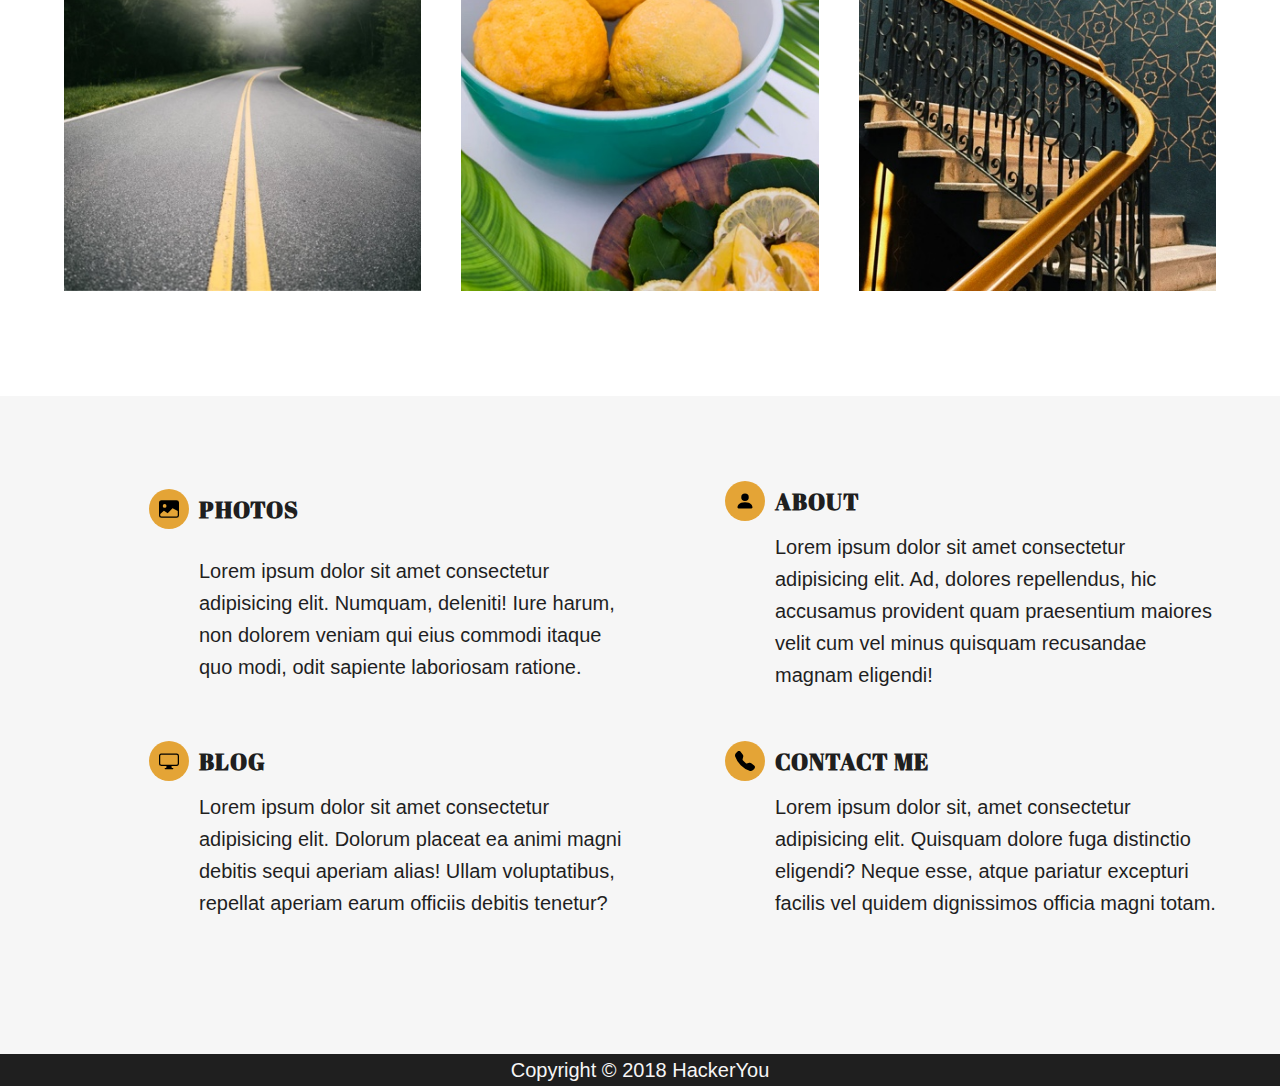
==== commit 87e3413d: "Styled bottom nav in index" ====
--- a/index.html
+++ b/index.html
@@ -86,28 +86,33 @@
 		</section>
 		<section class="navigation">
 			<div class="wrapper">
-				<div>
+				<div class="nav-box">
+					<div>
+						<img src="./assets/image-fill.svg" alt="image icon">
+					</div>
 					<h3>photos</h3>
-					<p>Lorem ipsum dolor sit amet consectetur adipisicing elit. Porro cupiditate impedit perspiciatis eveniet, eius
-						quasi, neque officia perferendis ipsum exercitationem voluptate dolorem odit rerum laborum similique
-						quisquam accusamus quaerat. Repellat.</p>
+					<p>Lorem ipsum dolor sit amet consectetur adipisicing elit. Numquam, deleniti! Iure harum, non dolorem veniam qui eius commodi itaque quo modi, odit sapiente laboriosam ratione.</p>
 				</div>
-				<div>
+				<div class="nav-box">
+					<div>
+						<img src="./assets/person-fill.svg" alt="person icon">
+					</div>
 					<h3>about</h3>
-					<p>Lorem, ipsum dolor sit amet consectetur adipisicing elit. Repudiandae sunt eius velit. Perspiciatis magnam
-						unde dolorum libero autem dicta delectus cupiditate eligendi sequi praesentium saepe cum fuga, ullam fugit
-						nobis!</p>
+					<p>Lorem ipsum dolor sit amet consectetur adipisicing elit. Ad, dolores repellendus, hic accusamus provident quam praesentium maiores velit cum vel minus quisquam recusandae magnam eligendi!</p>
 				</div>
-				<div>
+				<div class="nav-box">
+					<div>
+						<img src="./assets/display.svg" alt="monitor icon">
+					</div>
 					<h3>blog</h3>
-					<p>Lorem ipsum dolor, sit amet consectetur adipisicing elit. Inventore fuga dolore, error sit a laborum ipsam
-						reprehenderit similique ducimus maiores. Consectetur eligendi earum ullam adipisci quam deleniti quisquam
-						numquam molestias.</p>
+					<p>Lorem ipsum dolor sit amet consectetur adipisicing elit. Dolorum placeat ea animi magni debitis sequi aperiam alias! Ullam voluptatibus, repellat aperiam earum officiis debitis tenetur?</p>
 				</div>
-				<div>
+				<div class="nav-box">
+					<div>
+						<img src="./assets/telephone-fill.svg" alt="phone icon">
+					</div>
 					<h3>contact me</h3>
-					<p>Lorem ipsum dolor sit amet consectetur adipisicing elit. Ad harum laboriosam dolores voluptate deserunt iusto
-						incidunt blanditiis, quisquam soluta eligendi eius nam non doloremque molestias nemo error hic omnis quidem.
+					<p>Lorem ipsum dolor sit, amet consectetur adipisicing elit. Quisquam dolore fuga distinctio eligendi? Neque esse, atque pariatur excepturi facilis vel quidem dignissimos officia magni totam.
 					</p>
 				</div>
 			</div>
--- a/styles/styles.css
+++ b/styles/styles.css
@@ -480,6 +480,9 @@
       flex-basis: 31%;
 }
 
+.navigation {
+  background-color: #f6f6f6;
+}
 .navigation .wrapper {
   display: -webkit-box;
   display: -ms-flexbox;
@@ -487,17 +490,51 @@
   -ms-flex-wrap: wrap;
       flex-wrap: wrap;
 }
-.navigation .wrapper div {
+.navigation .wrapper .nav-box {
   -ms-flex-preferred-size: 50%;
       flex-basis: 50%;
   padding-left: 85px;
+  display: -webkit-box;
+  display: -ms-flexbox;
+  display: flex;
+  -ms-flex-wrap: wrap;
+      flex-wrap: wrap;
+  -webkit-box-align: center;
+      -ms-flex-align: center;
+          align-items: center;
+}
+.navigation .wrapper .nav-box div {
+  border-radius: 50%;
+  background-color: #e4a436;
+  width: 40px;
+  height: 40px;
+  margin-right: 10px;
+  display: -webkit-box;
+  display: -ms-flexbox;
+  display: flex;
+  -webkit-box-pack: center;
+      -ms-flex-pack: center;
+          justify-content: center;
+  -webkit-box-align: center;
+      -ms-flex-align: center;
+          align-items: center;
+}
+.navigation .wrapper .nav-box div img {
+  height: 50%;
+  width: 50%;
+}
+.navigation .wrapper .nav-box p {
+  margin: 10px 0 50px 50px;
+}
+.navigation .wrapper .nav-box h3 {
+  margin: 0;
 }
 
 .copyright {
   background-color: #1f1f1f;
   color: #f6f6f6;
   text-align: center;
-  margin: 100px 0 0 0;
+  margin: 0;
 }
 
 .blog-header {
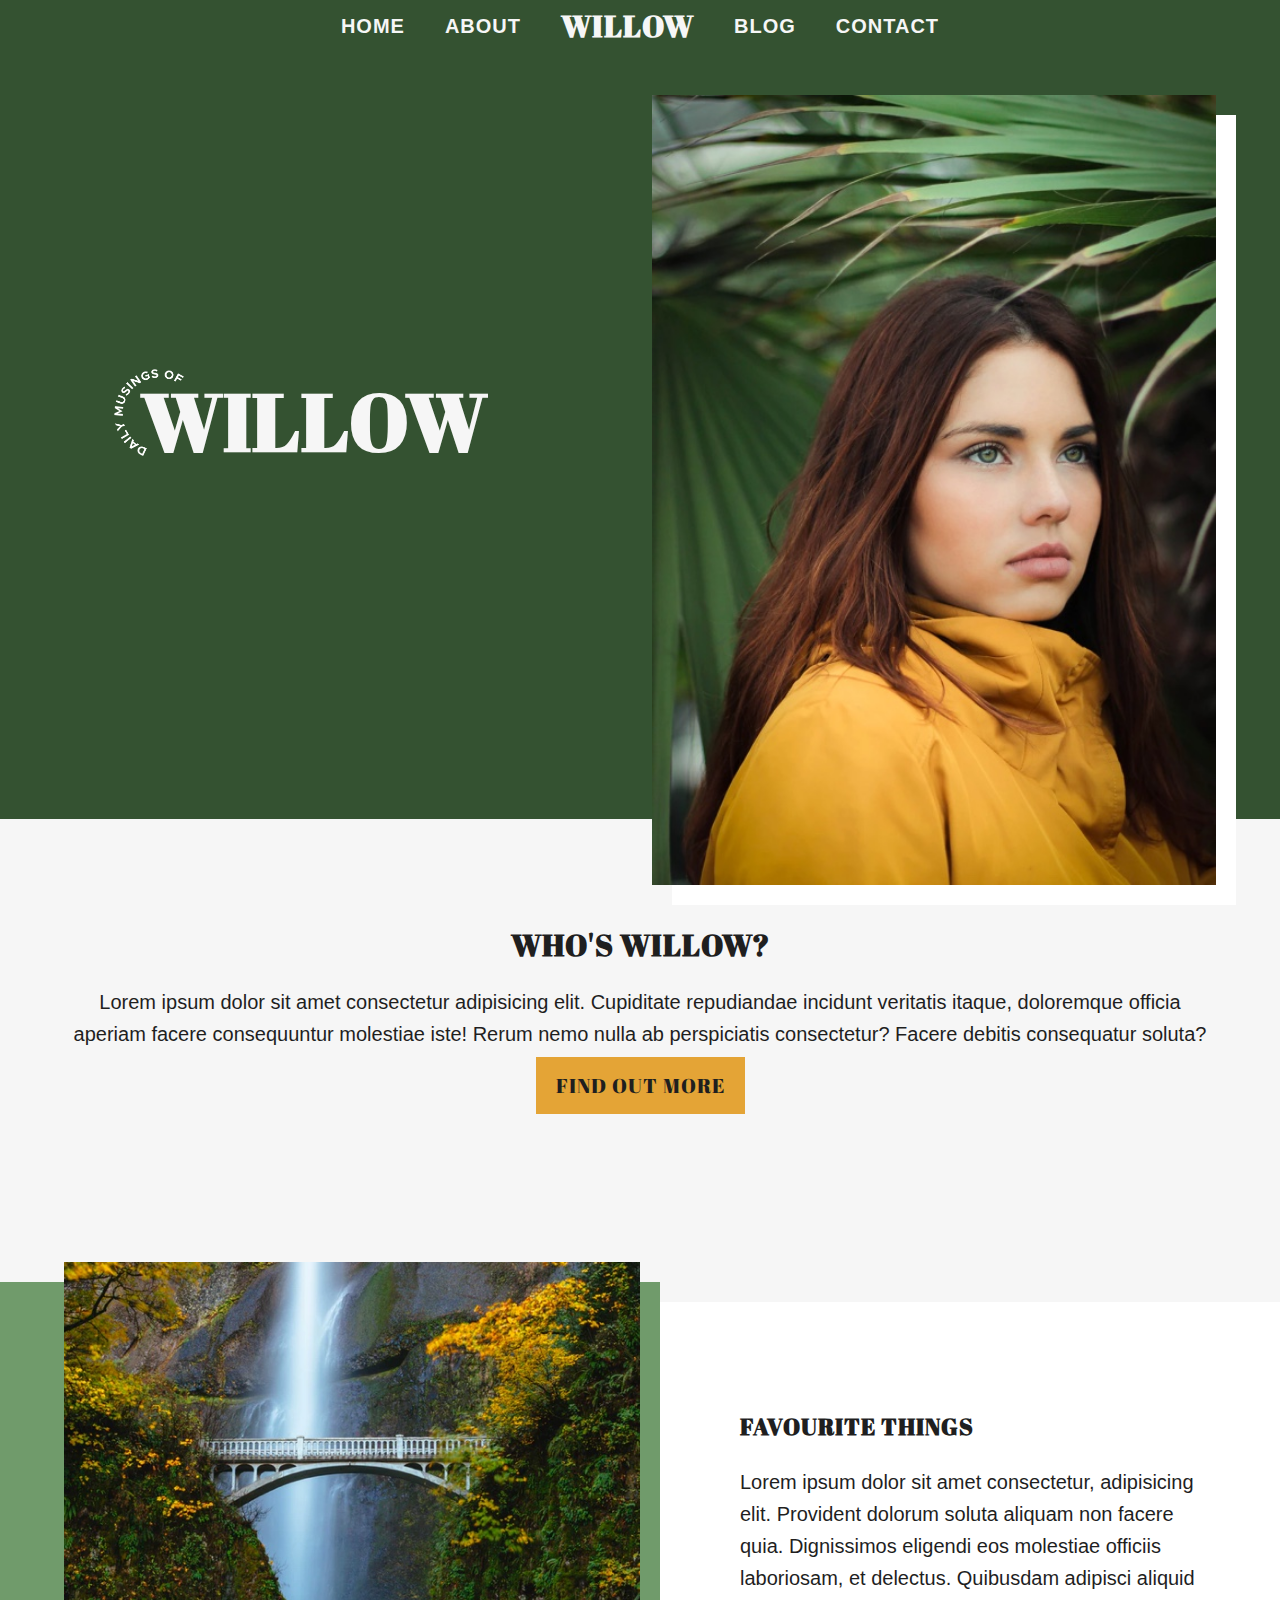
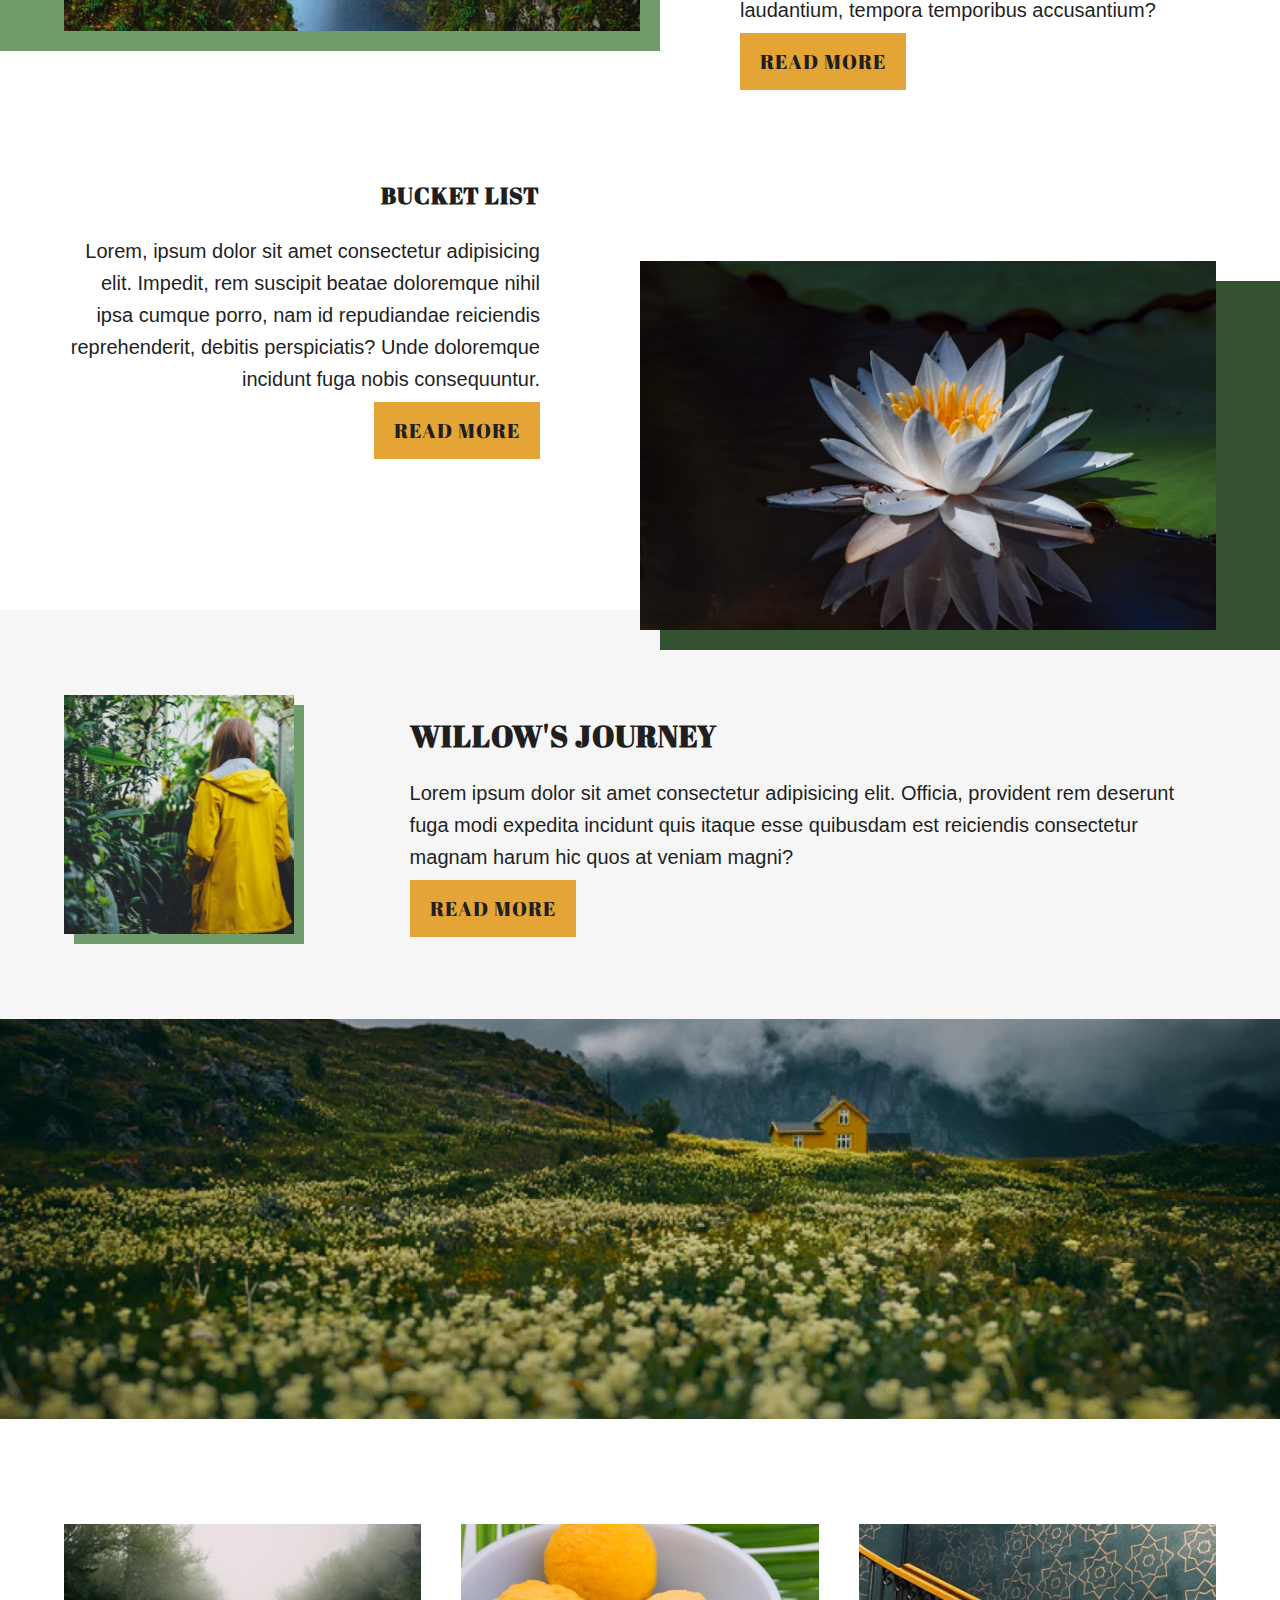
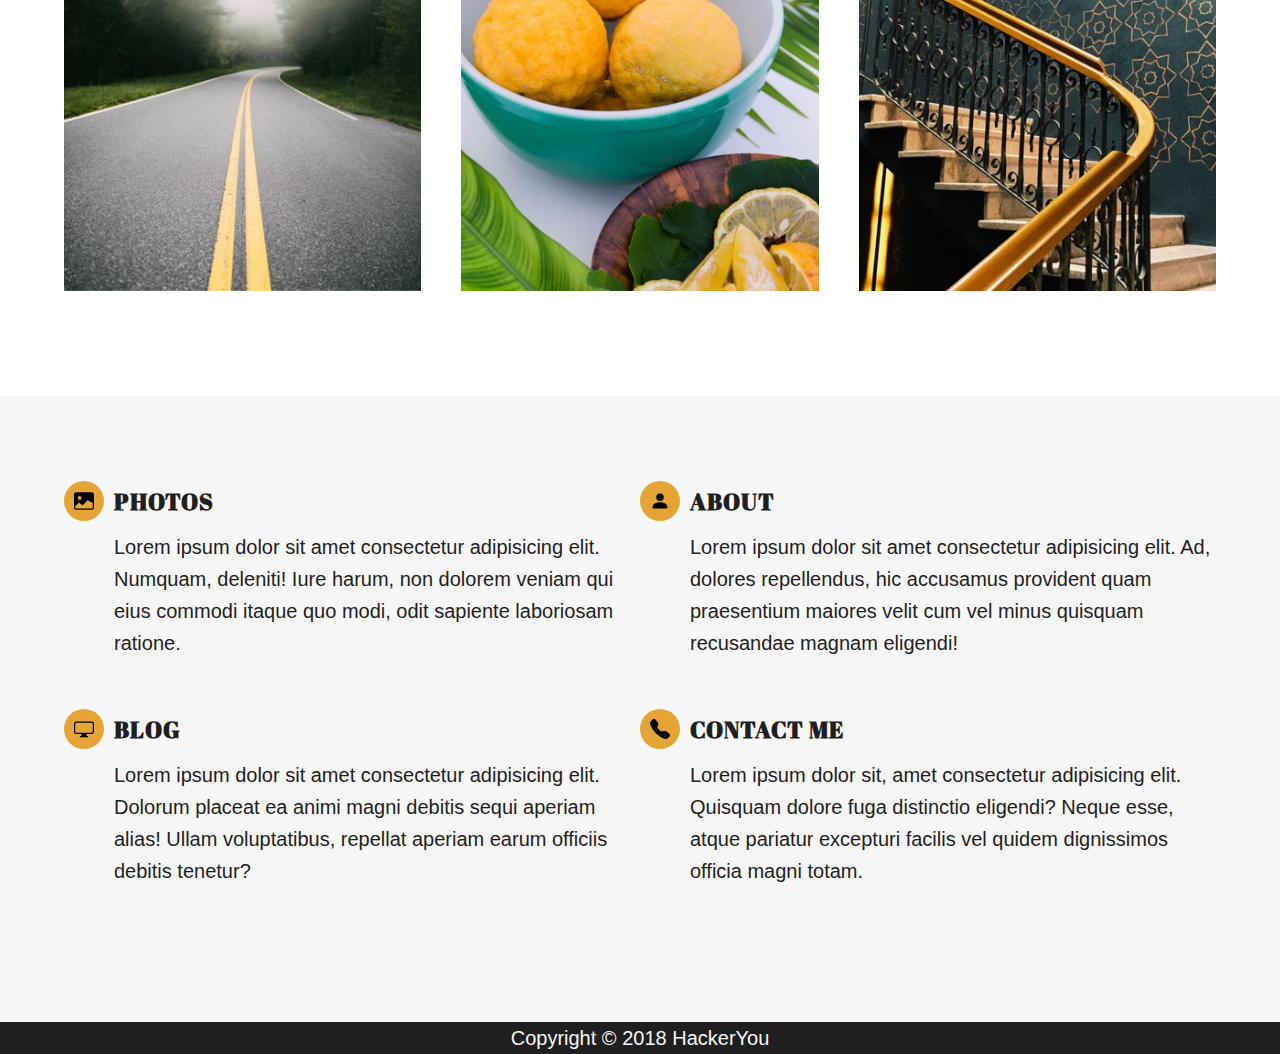
==== commit f8a511e1: "styled index for first media query" ====
--- a/index.html
+++ b/index.html
@@ -25,7 +25,7 @@
 	</nav>
 	<header class="index-header">
 		<div class="wrapper">
-			<div>
+			<div class="header-text">
 				<img src="./assets/circle-text.png" class="circle-text" alt="decorative text stating Daily Musings of">
 				<h1>willow</h1>
 			</div>
--- a/styles/styles.css
+++ b/styles/styles.css
@@ -290,6 +290,7 @@
   font-family: "Abril Fatface", cursive;
   font-size: 20px;
   text-align: center;
+  text-transform: uppercase;
 }
 
 .blog-link {
@@ -302,6 +303,11 @@
   font-weight: bold;
 }
 
+.left-box a {
+  text-transform: none;
+  font-weight: 700;
+}
+
 ul {
   list-style: none;
 }
@@ -321,7 +327,7 @@
 
 .button {
   background-color: #e4a436;
-  padding: 15px;
+  padding: 15px 20px;
 }
 
 nav {
@@ -329,6 +335,7 @@
   width: 100%;
   position: fixed;
   top: 0;
+  z-index: 1;
 }
 nav ul {
   display: -webkit-box;
@@ -378,6 +385,8 @@
   position: relative;
   top: 5px;
   left: 50px;
+  -o-object-fit: contain;
+     object-fit: contain;
 }
 .index-header .wrapper .portrait img {
   position: relative;
@@ -413,8 +422,8 @@
 .bucket-list .wrapper .bucket-list-box1 img {
   position: relative;
   top: -125px;
-  -webkit-box-shadow: 20px 20px #709b6b;
-          box-shadow: 20px 20px #709b6b;
+  -webkit-box-shadow: 20px 20px #709b6b, -200px 20px #709b6b, -500px 20px #709b6b, -900px 20px #709b6b;
+          box-shadow: 20px 20px #709b6b, -200px 20px #709b6b, -500px 20px #709b6b, -900px 20px #709b6b;
 }
 .bucket-list .wrapper .bucket-list-box2 {
   padding-left: 100px;
@@ -427,8 +436,8 @@
 .bucket-list .wrapper .bucket-list-box3 img {
   position: relative;
   top: 105px;
-  -webkit-box-shadow: 20px 20px #345231;
-          box-shadow: 20px 20px #345231;
+  -webkit-box-shadow: 20px 20px #345231, 200px 20px #345231, 500px 20px #345231, 900px 20px #345231;
+          box-shadow: 20px 20px #345231, 200px 20px #345231, 500px 20px #345231, 900px 20px #345231;
 }
 .bucket-list .wrapper .bucket-list-box4 {
   text-align: right;
@@ -493,7 +502,6 @@
 .navigation .wrapper .nav-box {
   -ms-flex-preferred-size: 50%;
       flex-basis: 50%;
-  padding-left: 85px;
   display: -webkit-box;
   display: -ms-flexbox;
   display: flex;
@@ -539,7 +547,8 @@
 
 .blog-header {
   background-image: url(./../assets/blog-image-1.jpg);
-  height: 65vh;
+  background-size: cover;
+  height: 50vh;
 }
 .blog-header .wrapper {
   display: -webkit-box;
@@ -574,15 +583,6 @@
 .blog-sections .wrapper .blog-comment {
   padding: 30px;
 }
-.blog-sections .wrapper .left-box {
-  width: 30%;
-}
-.blog-sections .wrapper .left-box section {
-  background-color: #fff;
-}
-.blog-sections .wrapper .right-box {
-  width: 67%;
-}
 .blog-sections .wrapper .comments {
   padding: 0;
 }
@@ -600,6 +600,24 @@
   display: -ms-flexbox;
   display: flex;
 }
+.blog-sections .wrapper .comment-photo {
+  -ms-flex-preferred-size: 15%;
+      flex-basis: 15%;
+  padding-right: 20px;
+}
+.blog-sections .wrapper .comment-photo img {
+  -o-object-fit: contain;
+     object-fit: contain;
+  -o-object-position: 0 0;
+     object-position: 0 0;
+}
+.blog-sections .wrapper .comment-text {
+  -ms-flex-preferred-size: 85%;
+      flex-basis: 85%;
+}
+.blog-sections .wrapper .comment-text p {
+  margin: 0;
+}
 .blog-sections .wrapper ul {
   list-style: disc;
 }
@@ -607,9 +625,58 @@
   margin: 0;
 }
 
+.left-box {
+  -ms-flex-preferred-size: 30%;
+      flex-basis: 30%;
+}
+.left-box section {
+  background-color: #fff;
+  margin-bottom: 20px;
+}
+.left-box a,
+.left-box p {
+  display: inline;
+}
+
+.right-box {
+  -ms-flex-preferred-size: 67%;
+      flex-basis: 67%;
+}
+
+form {
+  display: -webkit-box;
+  display: -ms-flexbox;
+  display: flex;
+  -ms-flex-wrap: wrap;
+      flex-wrap: wrap;
+}
+form input,
+form textarea,
+form button {
+  border: none;
+  margin-bottom: 20px;
+}
+form button,
+form textarea {
+  -ms-flex-preferred-size: 100%;
+      flex-basis: 100%;
+}
+form input,
+form textarea {
+  padding: 25px 40px;
+}
+form input {
+  -ms-flex-preferred-size: calc(50% - 10px);
+      flex-basis: calc(50% - 10px);
+}
+form input#name {
+  margin-right: 20px;
+}
+
 .contact-header {
   background-image: url(./../assets/contact-image-1.jpg);
-  height: 65vh;
+  background-size: cover;
+  height: 50vh;
 }
 .contact-header .wrapper {
   display: -webkit-box;
@@ -642,12 +709,88 @@
 }
 .contact-sections .wrapper section {
   padding: 25px;
-  background-color: #fff;
-  margin-bottom: 20px;
-}
-.contact-sections .wrapper .left-box {
-  width: 30%;
-}
-.contact-sections .wrapper .right-box {
-  width: 67%;
+}
+.contact-sections ul {
+  display: -webkit-box;
+  display: -ms-flexbox;
+  display: flex;
+  padding: 0;
+  width: 100%;
+}
+.contact-sections li {
+  -ms-flex-preferred-size: 10%;
+      flex-basis: 10%;
+  margin-right: 30px;
+}
+.contact-sections li img {
+  -o-object-fit: contain;
+     object-fit: contain;
+}
+.contact-sections section {
+  display: -webkit-box;
+  display: -ms-flexbox;
+  display: flex;
+  -ms-flex-wrap: wrap;
+      flex-wrap: wrap;
+}
+.contact-sections section p {
+  -ms-flex-preferred-size: 100%;
+      flex-basis: 100%;
+  margin: 0;
+}
+.contact-sections section a {
+  margin-bottom: 10px;
+}
+
+@media (max-width: 1000px) {
+  .index-header .wrapper {
+    -webkit-box-orient: vertical;
+    -webkit-box-direction: normal;
+        -ms-flex-direction: column;
+            flex-direction: column;
+  }
+  .index-header .wrapper div {
+    width: 80%;
+    text-align: center;
+  }
+  .index-header .wrapper .circle-text {
+    top: 60px;
+  }
+  .about {
+    padding-bottom: 75px;
+  }
+  .bucket-list .wrapper {
+    -webkit-box-orient: vertical;
+    -webkit-box-direction: normal;
+        -ms-flex-direction: column;
+            flex-direction: column;
+  }
+  .bucket-list .wrapper div {
+    -ms-flex-preferred-size: 100%;
+        flex-basis: 100%;
+  }
+  .bucket-list .wrapper .bucket-list-box1 img {
+    top: 0;
+  }
+  .bucket-list .wrapper .bucket-list-box3 {
+    -webkit-box-ordinal-group: 1;
+        -ms-flex-order: 0;
+            order: 0;
+  }
+  .bucket-list .wrapper .bucket-list-box3 img {
+    top: 0;
+  }
+  .bucket-list .wrapper .bucket-list-box2,
+.bucket-list .wrapper .bucket-list-box4 {
+    text-align: center;
+    padding: 50px 0;
+  }
+  .journey .wrapper .journey-box1,
+.journey .wrapper .journey-box2 {
+    -ms-flex-preferred-size: 45%;
+        flex-basis: 45%;
+  }
+  .navigation .wrapper .nav-box {
+    padding-left: 0px;
+  }
 }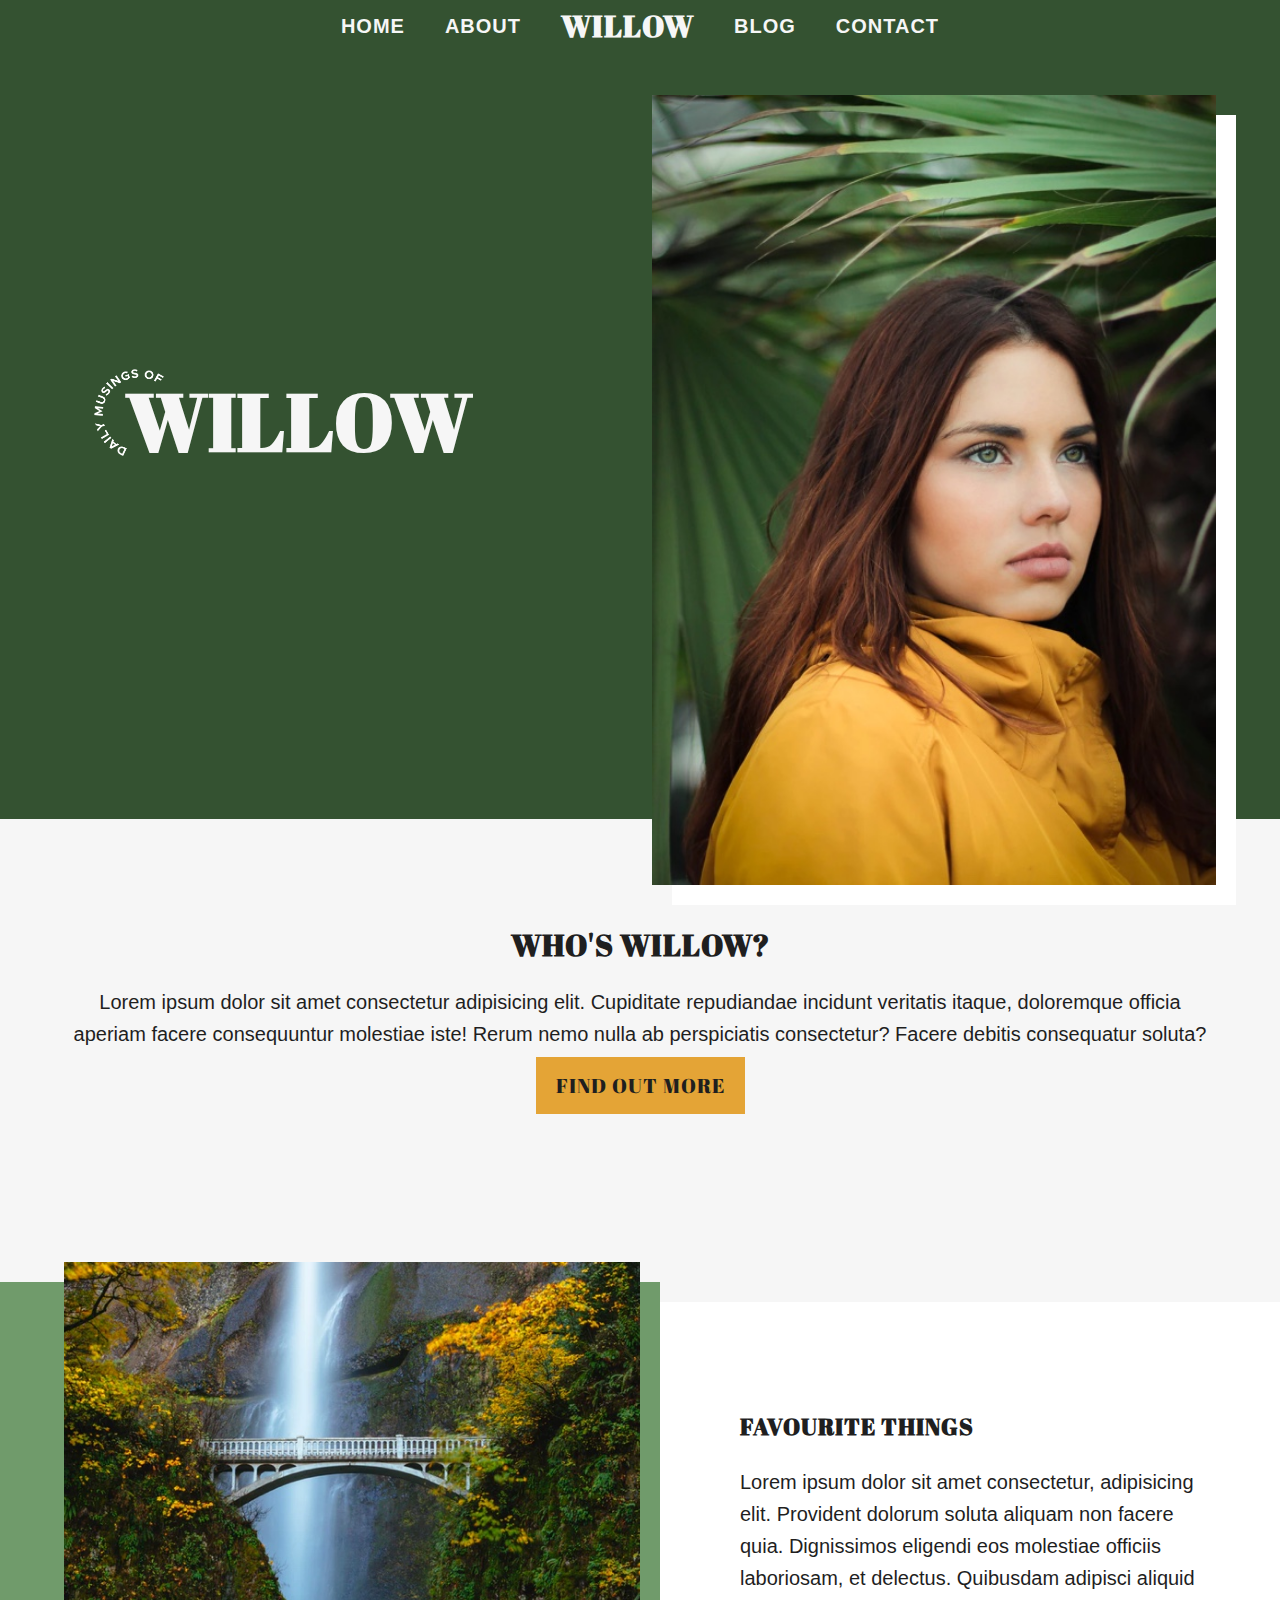
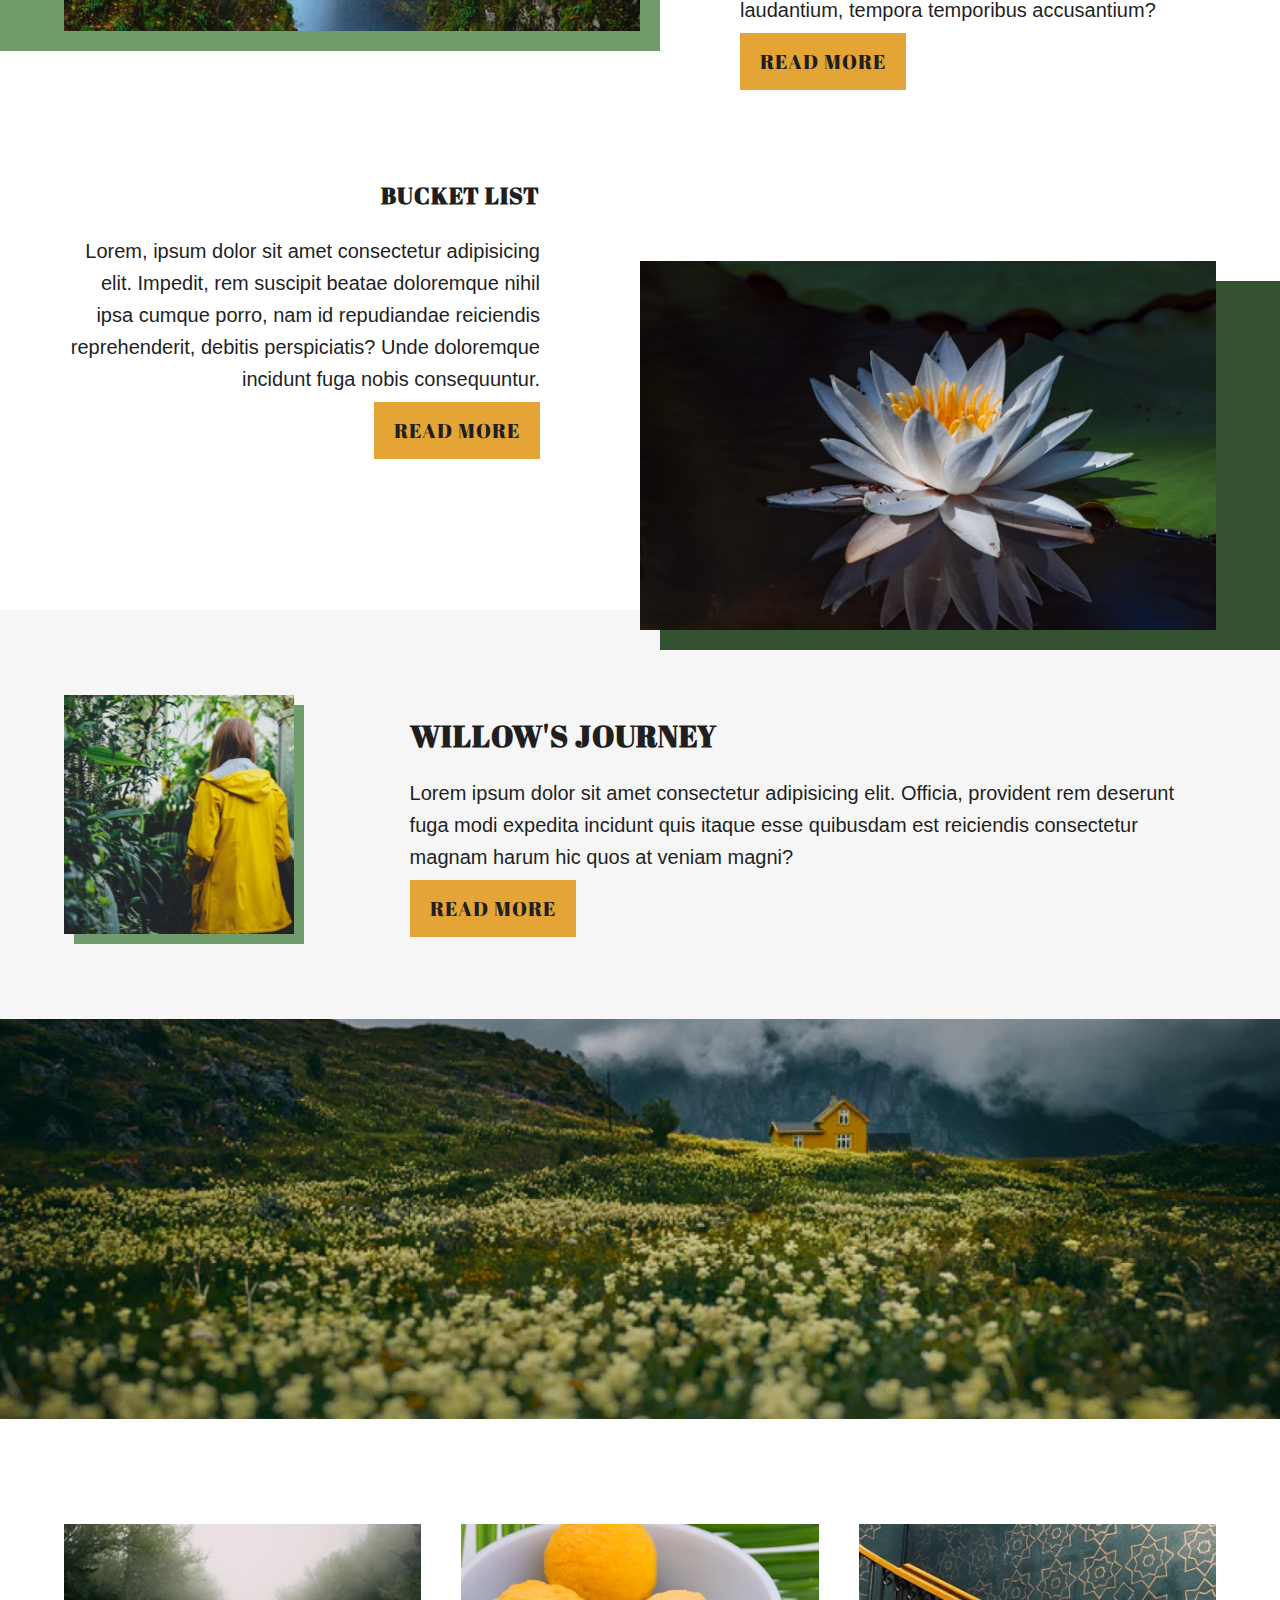
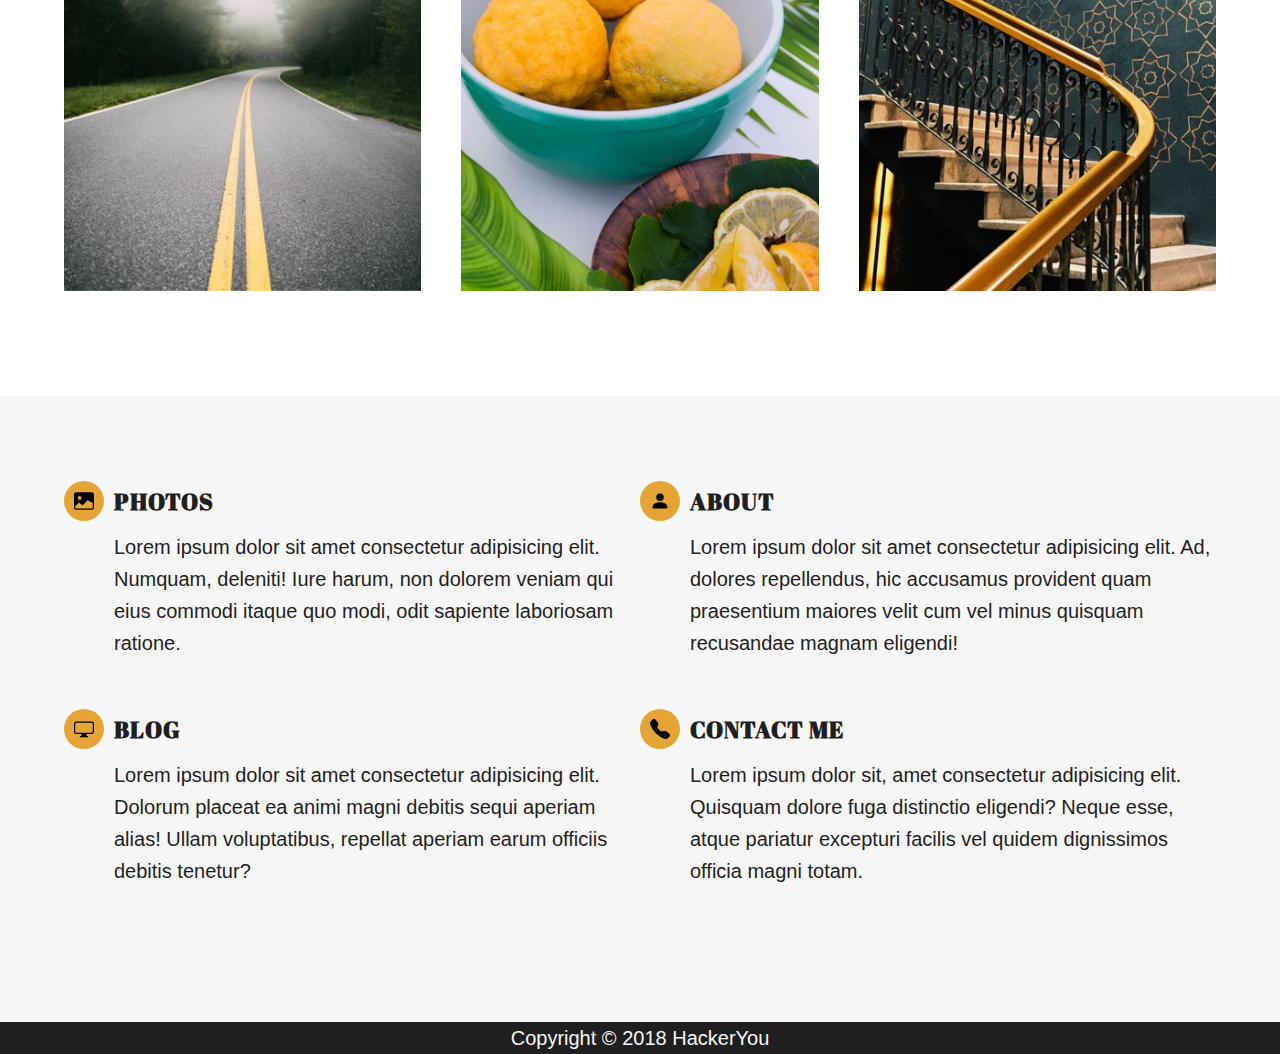
==== commit d2e4d74a: "styled mobile nav dropdown" ====
--- a/index.html
+++ b/index.html
@@ -13,6 +13,11 @@
 </head>
 <body>
 	<nav class="menu">
+		<label for="mobile-menu" class="mobile-menu">
+			<h2>Willow</h2>
+			<img src="./assets/chevron-down.svg" alt="chevron drop down icon">
+		</label>
+		<input type="checkbox" id="mobile-menu" class="mobile-menu">
 		<ul>
 			<li><a href="#">home</a></li>
 			<li><a href="#about">about</a></li>
@@ -22,6 +27,7 @@
 			<li><a href="./blog.html">blog</a></li>
 			<li><a href="./contact.html">contact</a></li>
 		</ul>
+		
 	</nav>
 	<header class="index-header">
 		<div class="wrapper">
--- a/styles/styles.css
+++ b/styles/styles.css
@@ -350,11 +350,15 @@
   padding: 10px 0;
   margin: 0;
 }
-nav ul li {
+nav li {
   padding: 0 20px;
 }
-nav ul h2 {
-  margin: 0;
+nav h2 {
+  margin: 0;
+}
+nav label,
+nav input {
+  display: none;
 }
 
 .index-header {
@@ -379,12 +383,14 @@
 }
 .index-header .wrapper h1 {
   display: inline-block;
+  position: relative;
+  right: 15px;
 }
 .index-header .wrapper .circle-text {
   width: 70px;
   position: relative;
   top: 5px;
-  left: 50px;
+  left: 30px;
   -o-object-fit: contain;
      object-fit: contain;
 }
@@ -790,7 +796,50 @@
     -ms-flex-preferred-size: 45%;
         flex-basis: 45%;
   }
-  .navigation .wrapper .nav-box {
-    padding-left: 0px;
+  form input {
+    -ms-flex-preferred-size: 100%;
+        flex-basis: 100%;
+  }
+  form input#name {
+    margin-right: 0;
+  }
+}
+@media (max-width: 750px) {
+  nav {
+    height: 50px;
+  }
+  nav ul {
+    display: none;
+  }
+  nav li {
+    padding: 0;
+  }
+  nav label {
+    cursor: pointer;
+    height: 100%;
+    display: -webkit-box;
+    display: -ms-flexbox;
+    display: flex;
+    -webkit-box-align: center;
+        -ms-flex-align: center;
+            align-items: center;
+    margin-left: 25px;
+  }
+  nav label img {
+    width: 20px;
+    margin-left: 5px;
+  }
+  nav input {
+    position: absolute;
+    left: -1000vw;
+  }
+  nav input:checked ~ ul {
+    display: inline-block;
+    background-color: #345231;
+    position: relative;
+    padding: 25px 75px 25px 25px;
+  }
+  nav input:checked ~ ul h2 {
+    display: none;
   }
 }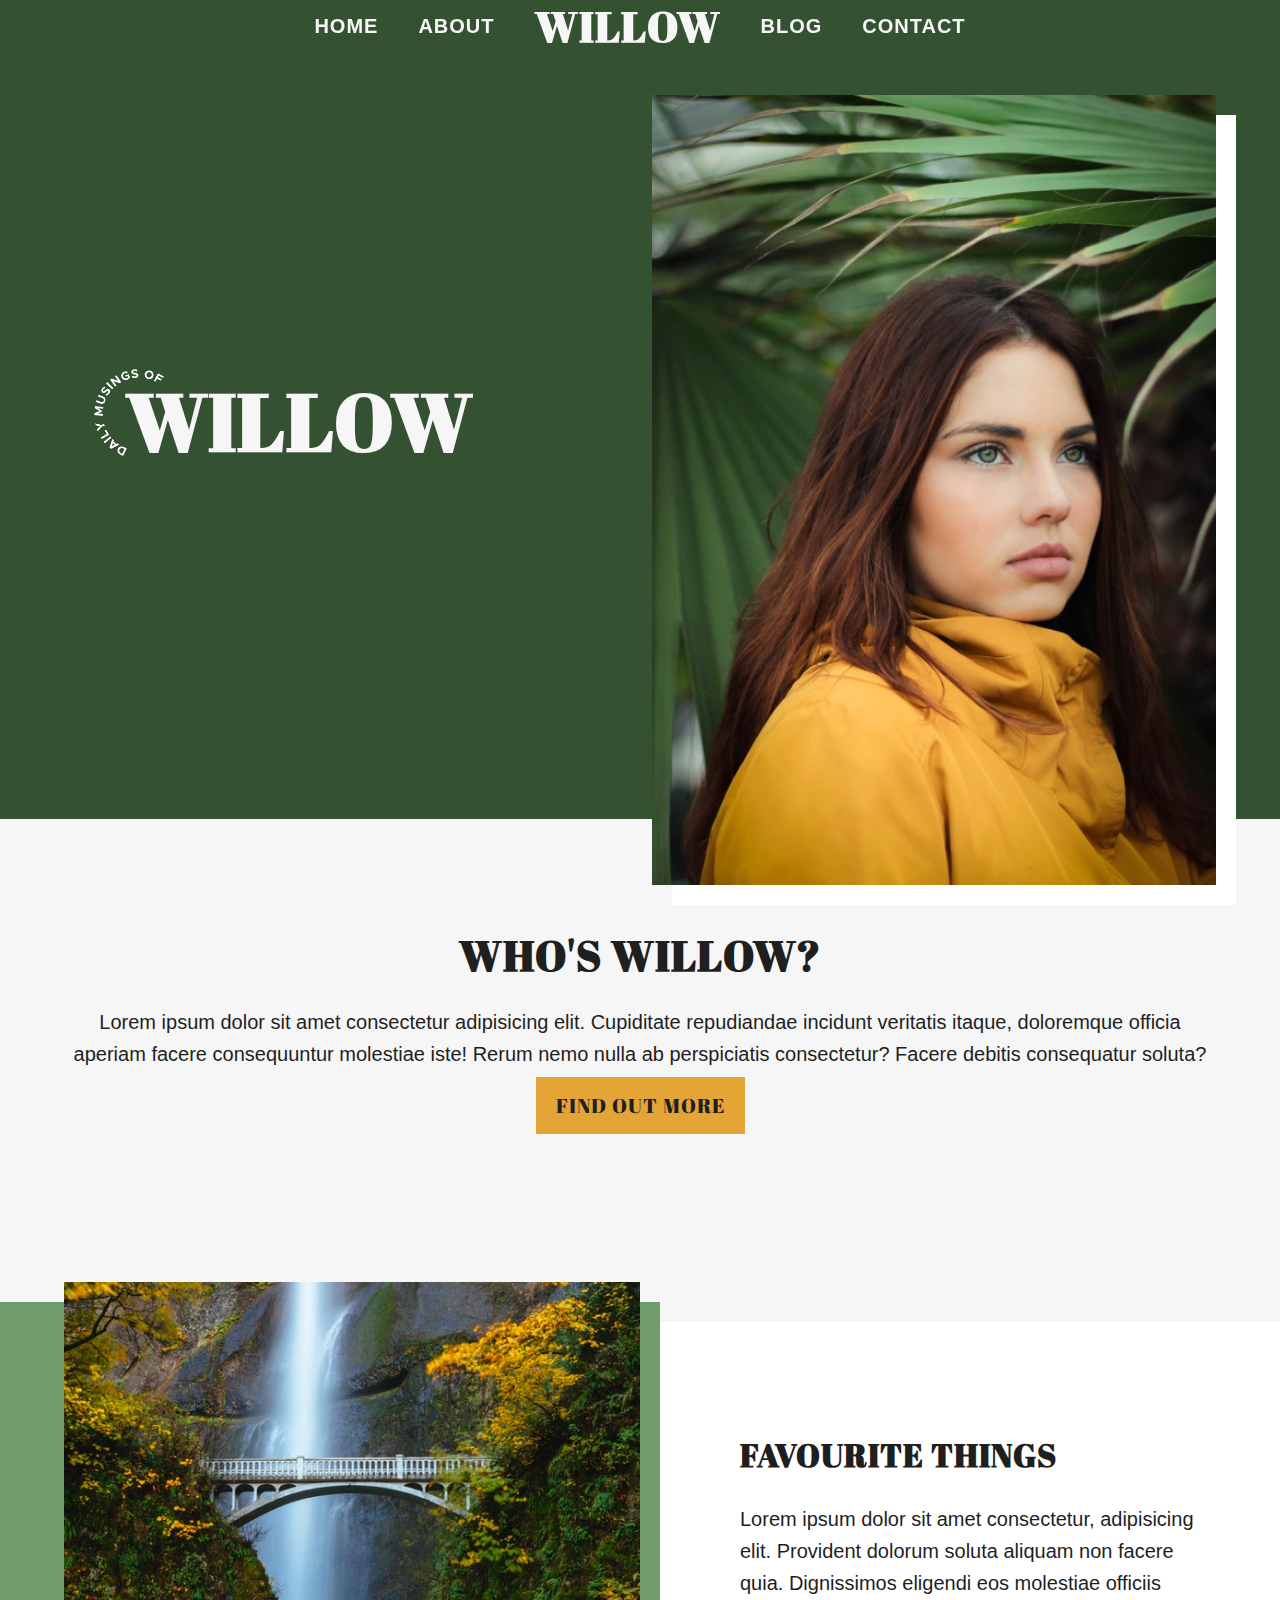
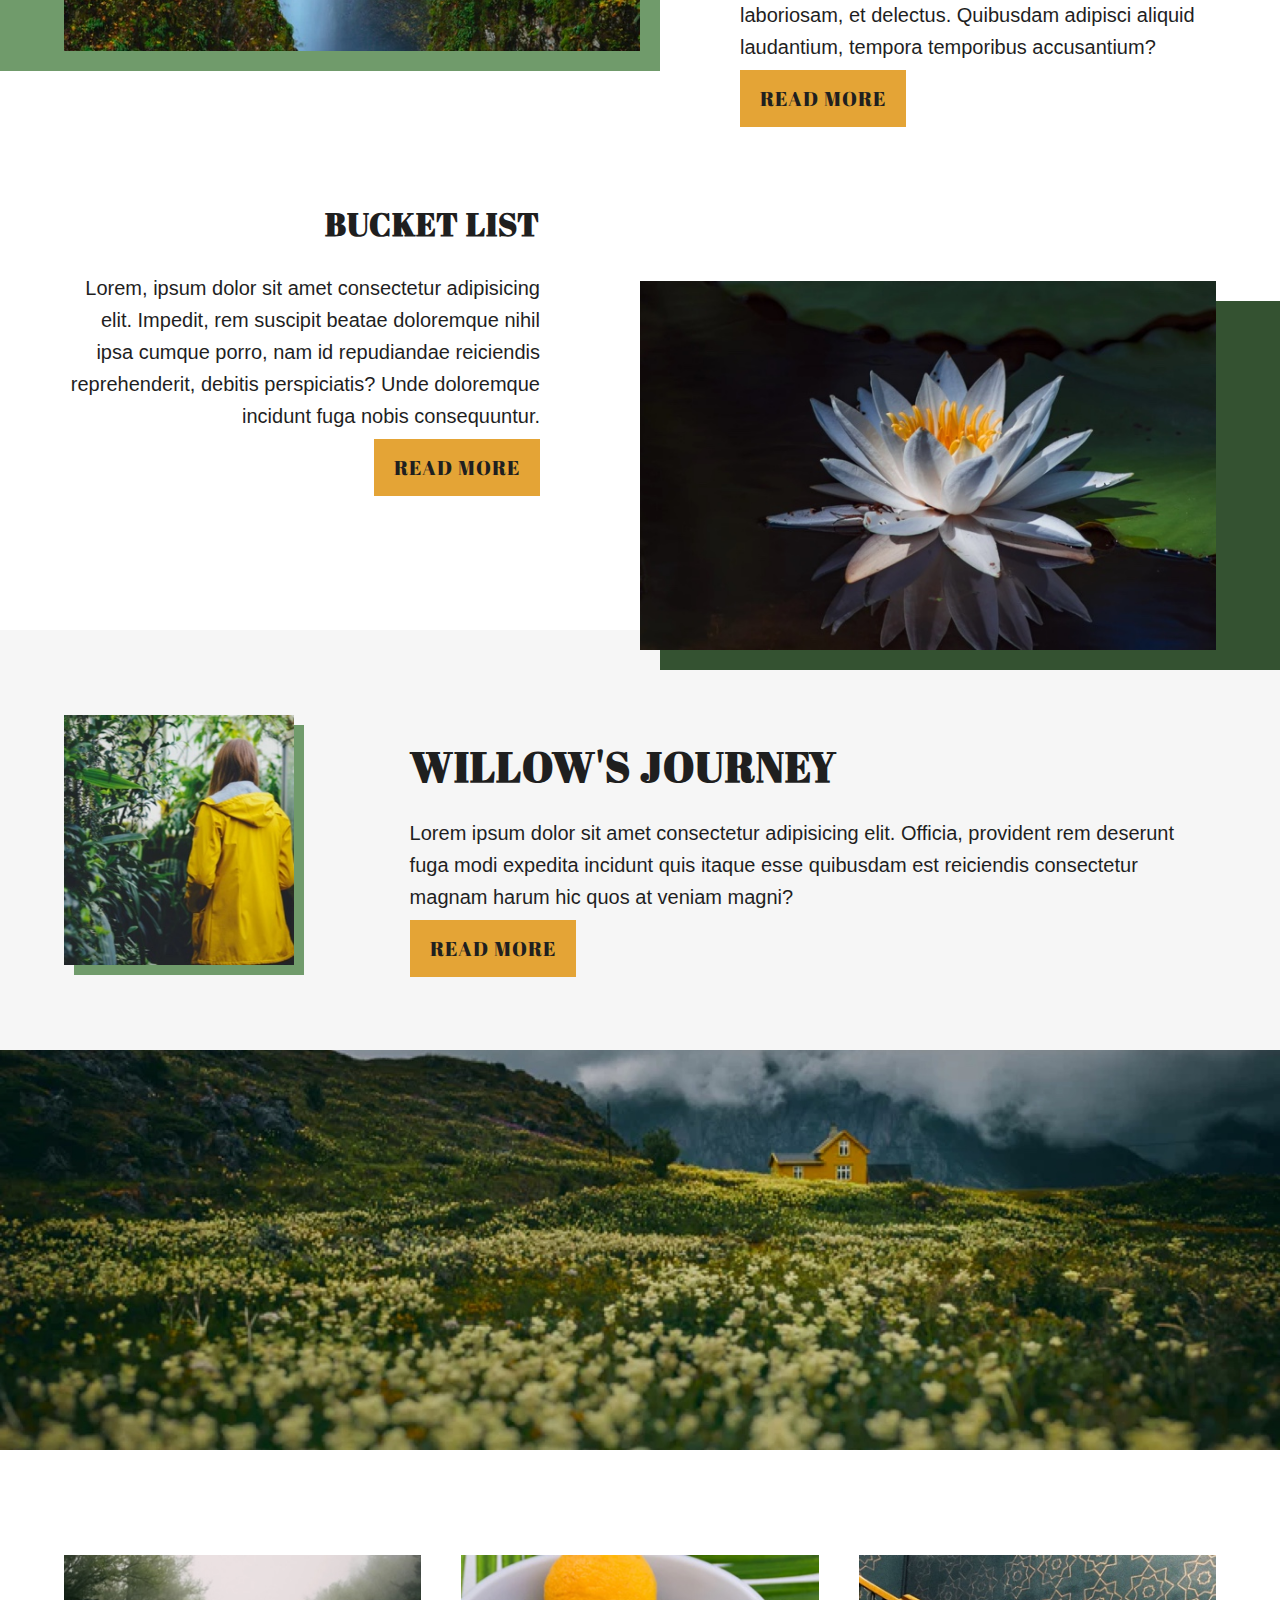
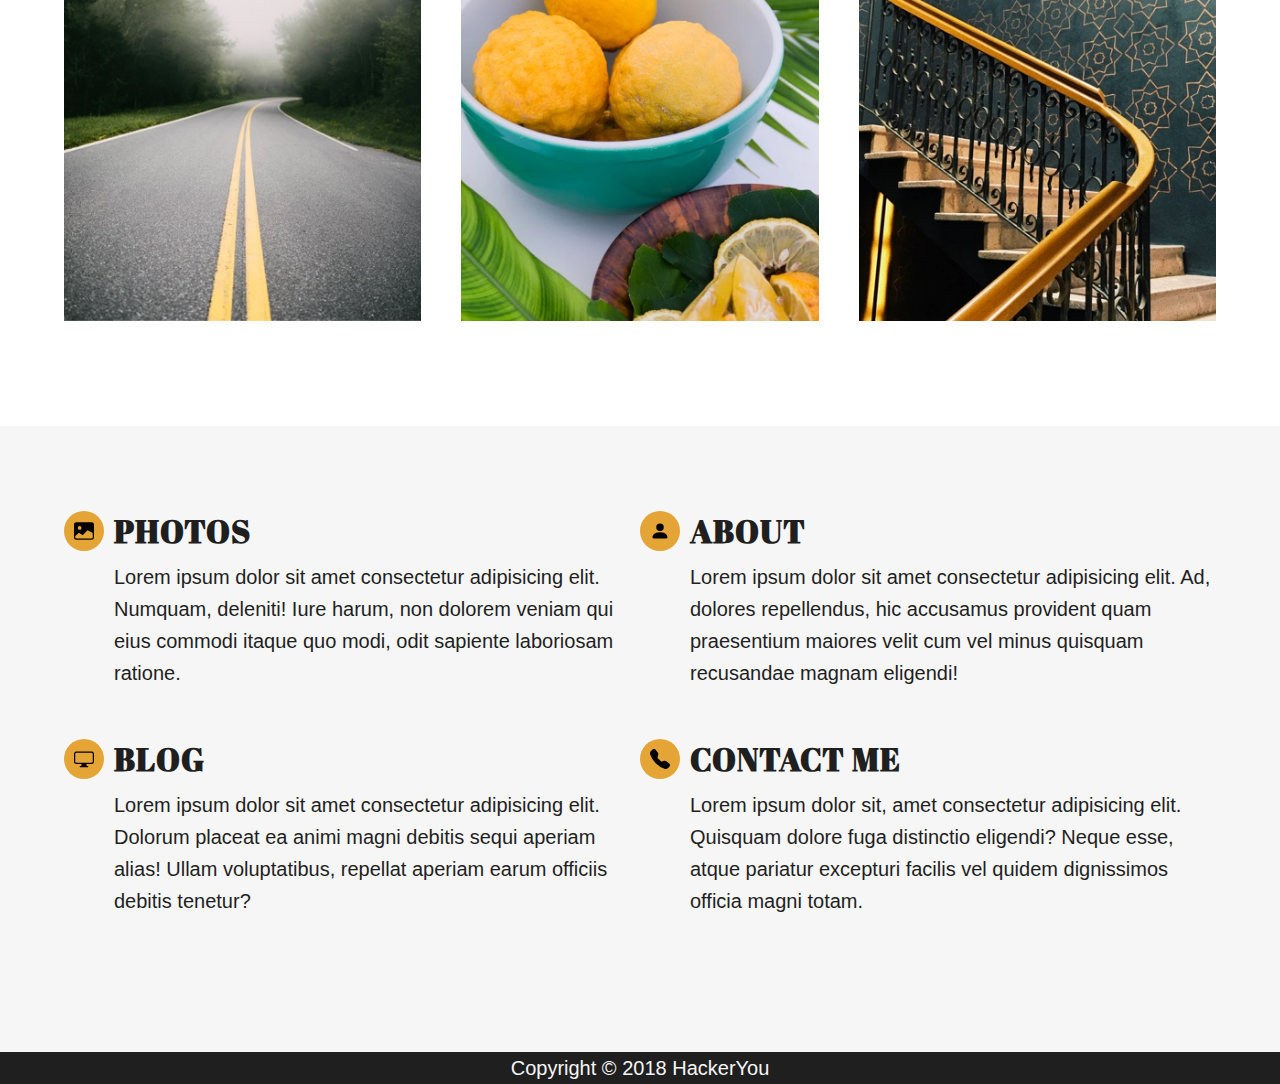
==== commit a17904d8: "cleaned up code" ====
--- a/index.html
+++ b/index.html
@@ -13,7 +13,7 @@
 </head>
 <body>
 	<nav class="menu">
-		<label for="mobile-menu" class="mobile-menu">
+		<label for="mobile-menu" class="mobile-menu"> <!--  mobile only -->
 			<h2>Willow</h2>
 			<img src="./assets/chevron-down.svg" alt="chevron drop down icon">
 		</label>
@@ -21,13 +21,10 @@
 		<ul>
 			<li><a href="#">home</a></li>
 			<li><a href="#about">about</a></li>
-			<li>
-				<h2>willow</h2>
-			</li>
+			<li><h2>willow</h2></li>
 			<li><a href="./blog.html">blog</a></li>
 			<li><a href="./contact.html">contact</a></li>
 		</ul>
-		
 	</nav>
 	<header class="index-header">
 		<div class="wrapper">
--- a/styles/styles.css
+++ b/styles/styles.css
@@ -244,27 +244,23 @@
 h1 {
   font-family: "Abril Fatface", cursive;
   font-size: 80px;
-  text-align: left;
   line-height: 92px;
   color: #f6f6f6;
 }
 
 h2 {
   font-family: "Abril Fatface", cursive;
-  font-size: left;
-  text-align: 42px;
+  font-size: 42px;
 }
 
 h3 {
   font-family: "Abril Fatface", cursive;
-  font-size: left;
-  text-align: 32px;
+  font-size: 32px;
 }
 
 h4 {
   font-family: "Abril Fatface", cursive;
-  font-size: left;
-  text-align: 24px;
+  font-size: 24px;
 }
 
 a {
@@ -376,17 +372,17 @@
       -ms-flex-pack: justify;
           justify-content: space-between;
 }
-.index-header .wrapper div {
+.index-header div {
   -ms-flex-preferred-size: 49%;
       flex-basis: 49%;
   position: flex;
 }
-.index-header .wrapper h1 {
+.index-header h1 {
   display: inline-block;
   position: relative;
   right: 15px;
 }
-.index-header .wrapper .circle-text {
+.index-header .circle-text {
   width: 70px;
   position: relative;
   top: 5px;
@@ -394,7 +390,7 @@
   -o-object-fit: contain;
      object-fit: contain;
 }
-.index-header .wrapper .portrait img {
+.index-header .portrait img {
   position: relative;
   top: 75px;
   -webkit-box-shadow: 20px 20px #fff;
@@ -505,7 +501,7 @@
   -ms-flex-wrap: wrap;
       flex-wrap: wrap;
 }
-.navigation .wrapper .nav-box {
+.navigation .nav-box {
   -ms-flex-preferred-size: 50%;
       flex-basis: 50%;
   display: -webkit-box;
@@ -517,7 +513,7 @@
       -ms-flex-align: center;
           align-items: center;
 }
-.navigation .wrapper .nav-box div {
+.navigation .nav-box div {
   border-radius: 50%;
   background-color: #e4a436;
   width: 40px;
@@ -533,14 +529,14 @@
       -ms-flex-align: center;
           align-items: center;
 }
-.navigation .wrapper .nav-box div img {
+.navigation .nav-box img {
   height: 50%;
   width: 50%;
 }
-.navigation .wrapper .nav-box p {
+.navigation .nav-box p {
   margin: 10px 0 50px 50px;
 }
-.navigation .wrapper .nav-box h3 {
+.navigation .nav-box h3 {
   margin: 0;
 }
 
@@ -551,12 +547,11 @@
   margin: 0;
 }
 
-.blog-header {
-  background-image: url(./../assets/blog-image-1.jpg);
+.header {
   background-size: cover;
   height: 50vh;
 }
-.blog-header .wrapper {
+.header .wrapper {
   display: -webkit-box;
   display: -ms-flexbox;
   display: flex;
@@ -565,17 +560,21 @@
           align-items: flex-end;
   height: 100%;
 }
-.blog-header h1 {
+.header h1 {
   margin: 0;
   position: relative;
   top: 16px;
 }
 
-.blog-sections {
+.blog-header {
+  background-image: url(./../assets/blog-image-1.jpg);
+}
+
+.sections {
   background-color: #f6f6f6;
   padding: 110px 0;
 }
-.blog-sections .wrapper {
+.sections .wrapper {
   display: -webkit-box;
   display: -ms-flexbox;
   display: flex;
@@ -585,55 +584,56 @@
       -ms-flex-pack: justify;
           justify-content: space-between;
 }
-.blog-sections .wrapper section,
-.blog-sections .wrapper .blog-comment {
-  padding: 30px;
-}
-.blog-sections .wrapper .comments {
+
+.blog-sections ul {
+  list-style: disc;
+}
+.blog-sections ul p {
+  margin: 0;
+}
+.blog-sections .comments {
   padding: 0;
 }
-.blog-sections .wrapper .blog-post,
-.blog-sections .wrapper .blog-comment2 {
+.blog-sections .blog-comment {
+  display: -webkit-box;
+  display: -ms-flexbox;
+  display: flex;
+}
+.blog-sections .blog-post,
+.blog-sections .blog-comment2 {
   border-bottom: #709b6b 4px solid;
 }
-.blog-sections .wrapper .blog-comment,
-.blog-sections .wrapper .blog-post {
+.blog-sections .blog-comment,
+.blog-sections .blog-post {
   margin-bottom: 20px;
   background-color: #fff;
 }
-.blog-sections .wrapper .blog-comment {
-  display: -webkit-box;
-  display: -ms-flexbox;
-  display: flex;
-}
-.blog-sections .wrapper .comment-photo {
+.blog-sections section,
+.blog-sections .blog-comment {
+  padding: 30px;
+}
+.blog-sections .comment-photo {
   -ms-flex-preferred-size: 15%;
       flex-basis: 15%;
   padding-right: 20px;
 }
-.blog-sections .wrapper .comment-photo img {
+.blog-sections .comment-photo img {
   -o-object-fit: contain;
      object-fit: contain;
   -o-object-position: 0 0;
      object-position: 0 0;
 }
-.blog-sections .wrapper .comment-text {
+.blog-sections .comment-text {
   -ms-flex-preferred-size: 85%;
       flex-basis: 85%;
 }
-.blog-sections .wrapper .comment-text p {
+.blog-sections .comment-text p {
   margin: 0;
 }
-.blog-sections .wrapper ul {
-  list-style: disc;
-}
-.blog-sections .wrapper ul p {
-  margin: 0;
-}
 
 .left-box {
-  -ms-flex-preferred-size: 30%;
-      flex-basis: 30%;
+  -ms-flex-preferred-size: 31%;
+      flex-basis: 31%;
 }
 .left-box section {
   background-color: #fff;
@@ -645,8 +645,8 @@
 }
 
 .right-box {
-  -ms-flex-preferred-size: 67%;
-      flex-basis: 67%;
+  -ms-flex-preferred-size: 66%;
+      flex-basis: 66%;
 }
 
 form {
@@ -655,6 +655,10 @@
   display: flex;
   -ms-flex-wrap: wrap;
       flex-wrap: wrap;
+}
+form input {
+  -ms-flex-preferred-size: calc(50% - 10px);
+      flex-basis: calc(50% - 10px);
 }
 form input,
 form textarea,
@@ -669,11 +673,7 @@
 }
 form input,
 form textarea {
-  padding: 25px 40px;
-}
-form input {
-  -ms-flex-preferred-size: calc(50% - 10px);
-      flex-basis: calc(50% - 10px);
+  padding: 25px 25px;
 }
 form input#name {
   margin-right: 20px;
@@ -681,39 +681,9 @@
 
 .contact-header {
   background-image: url(./../assets/contact-image-1.jpg);
-  background-size: cover;
-  height: 50vh;
-}
-.contact-header .wrapper {
-  display: -webkit-box;
-  display: -ms-flexbox;
-  display: flex;
-  -webkit-box-align: end;
-      -ms-flex-align: end;
-          align-items: flex-end;
-  height: 100%;
-}
-.contact-header h1 {
-  margin: 0;
-  position: relative;
-  top: 16px;
-}
-
-.contact-sections {
-  background-color: #f6f6f6;
-  padding: 110px 0;
-}
-.contact-sections .wrapper {
-  display: -webkit-box;
-  display: -ms-flexbox;
-  display: flex;
-  -ms-flex-wrap: wrap;
-      flex-wrap: wrap;
-  -webkit-box-pack: justify;
-      -ms-flex-pack: justify;
-          justify-content: space-between;
-}
-.contact-sections .wrapper section {
+}
+
+.contact-sections section {
   padding: 25px;
 }
 .contact-sections ul {
@@ -748,6 +718,7 @@
   margin-bottom: 10px;
 }
 
+/* Portrait tablet and small desktops */
 @media (max-width: 1000px) {
   .index-header .wrapper {
     -webkit-box-orient: vertical;
@@ -756,7 +727,7 @@
             flex-direction: column;
   }
   .index-header .wrapper div {
-    width: 80%;
+    width: 75%;
     text-align: center;
   }
   .index-header .wrapper .circle-text {
@@ -804,6 +775,7 @@
     margin-right: 0;
   }
 }
+/* Landscape phone to portrait tablet */
 @media (max-width: 750px) {
   nav {
     height: 50px;
@@ -835,11 +807,97 @@
   }
   nav input:checked ~ ul {
     display: inline-block;
-    background-color: #345231;
+    background-color: #709b6b;
     position: relative;
     padding: 25px 75px 25px 25px;
   }
   nav input:checked ~ ul h2 {
     display: none;
   }
+  h1 {
+    font-size: 60px;
+  }
+  .index-header .wrapper .circle-text {
+    width: 53px;
+    top: 45px;
+    left: 25px;
+  }
+  .journey .wrapper {
+    -webkit-box-orient: vertical;
+    -webkit-box-direction: normal;
+        -ms-flex-direction: column;
+            flex-direction: column;
+    text-align: center;
+  }
+  .journey .wrapper .journey-box1 {
+    margin-bottom: 40px;
+  }
+  .banner {
+    background-position: 60% 0;
+  }
+  .gallery ul {
+    -webkit-box-orient: vertical;
+    -webkit-box-direction: normal;
+        -ms-flex-direction: column;
+            flex-direction: column;
+  }
+  .gallery ul li {
+    -ms-flex-preferred-size: 100%;
+        flex-basis: 100%;
+    margin-bottom: 50px;
+  }
+  .navigation .nav-box {
+    -ms-flex-preferred-size: 100%;
+        flex-basis: 100%;
+  }
+  .left-box,
+.right-box {
+    -ms-flex-preferred-size: 100%;
+        flex-basis: 100%;
+  }
+  .blog-sections .comment-photo {
+    -ms-flex-preferred-size: 30%;
+        flex-basis: 30%;
+  }
+}
+/* Landscape phones and down */
+@media (max-width: 500px) {
+  .wrapper {
+    width: 95%;
+  }
+  .header {
+    height: 25vh;
+  }
+  h1 {
+    font-size: 38px;
+  }
+  h2 {
+    font-size: 29px;
+  }
+  h3 {
+    font-size: 26px;
+  }
+  .index-header .wrapper .circle-text {
+    width: 50px;
+    top: 30px;
+    left: 15px;
+  }
+  .sections {
+    padding: 50px 0;
+  }
+  .blog-sections .blog-comment {
+    -ms-flex-wrap: wrap;
+        flex-wrap: wrap;
+    -webkit-box-pack: center;
+        -ms-flex-pack: center;
+            justify-content: center;
+  }
+  .blog-sections .comment-text {
+    -ms-flex-preferred-size: 100%;
+        flex-basis: 100%;
+  }
+  .blog-sections .comment-photo {
+    -ms-flex-preferred-size: 80%;
+        flex-basis: 80%;
+  }
 }